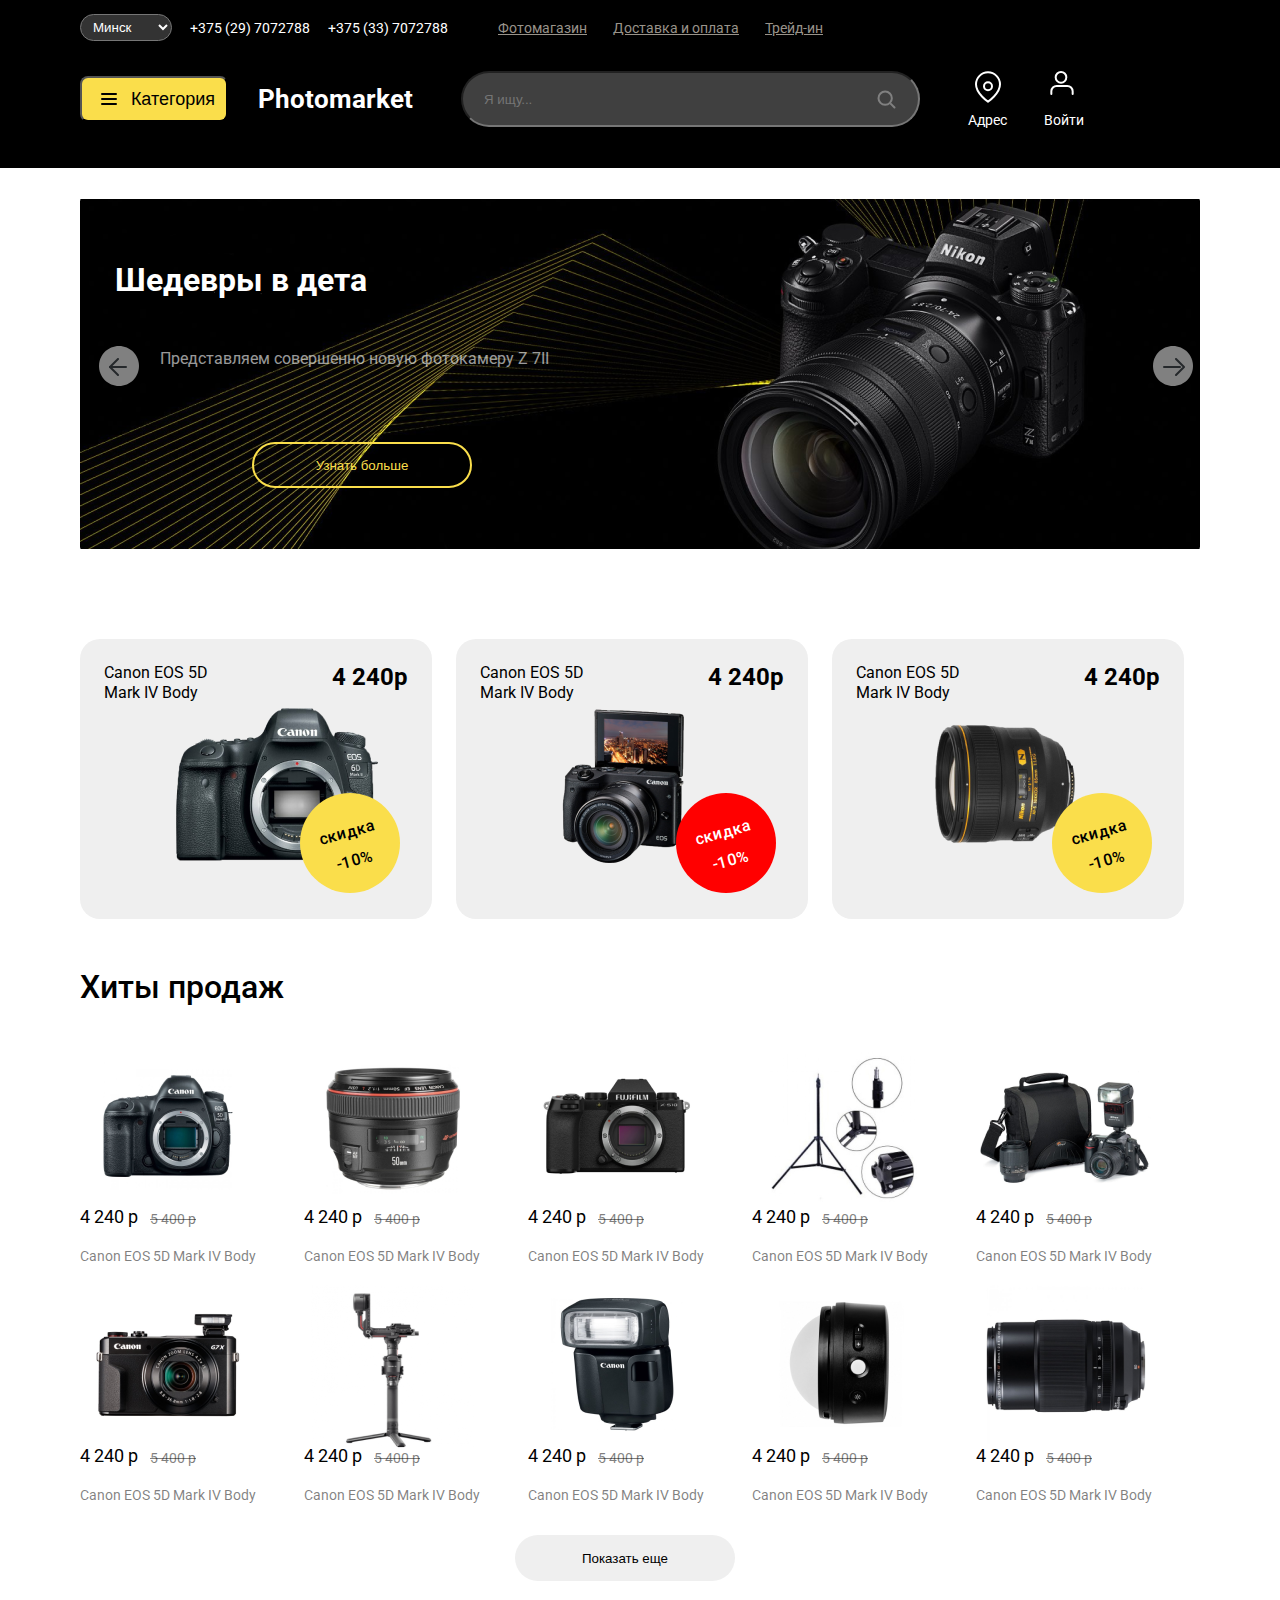
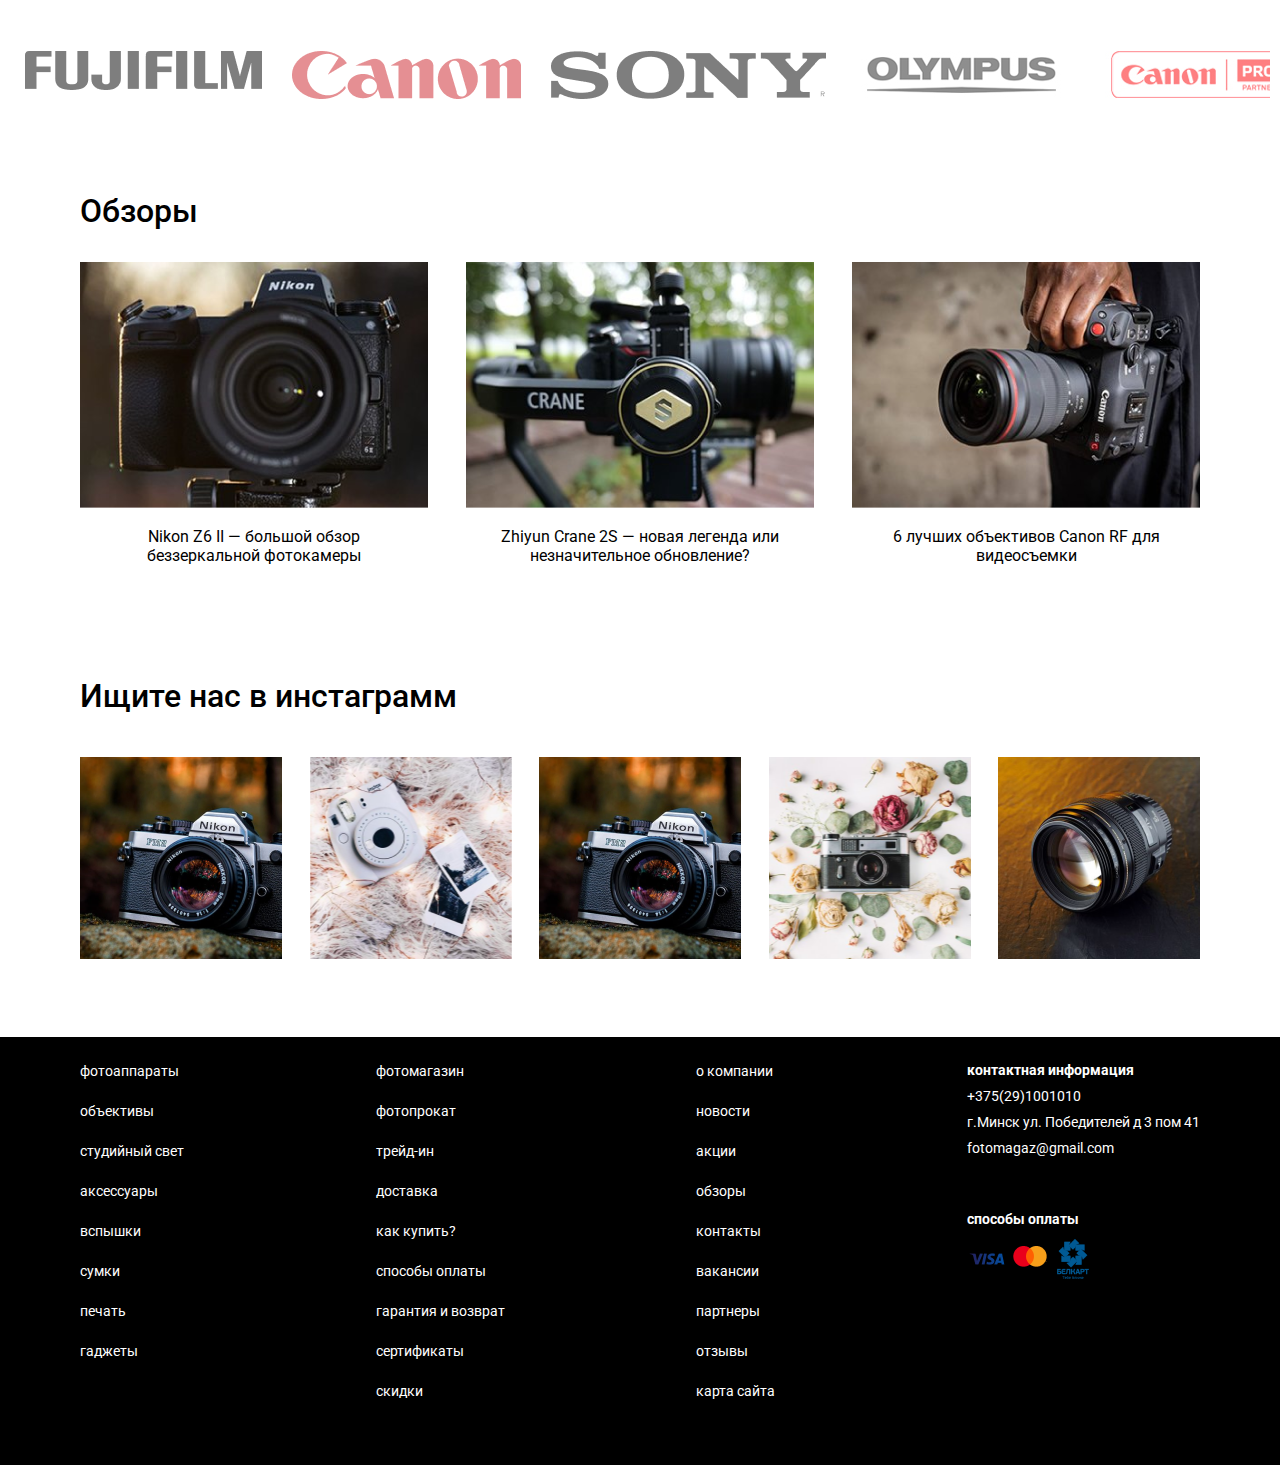
==== indexMaketFlex.html @ 372c256f "add online-store2" ====
<!DOCTYPE html>
<html lang="en">
<head>
    <meta charset="UTF-8">
    <meta http-equiv="X-UA-Compatible" content="IE=edge">
    <meta name="viewport" content="width=device-width, initial-scale=1.0, maximum-scale=1.0, user-scalable=no">
    <link rel="preconnect" href="https://fonts.googleapis.com">
    <link href="https://fonts.googleapis.com/css2?family=Roboto:wght@400;500;700&display=swap" rel="stylesheet">
    <link rel="stylesheet" href="css/pprpro.css"> 
    <link rel="stylesheet" href="css/adapt.css"> 
    <script src="https://ajax.googleapis.com/ajax/libs/jquery/1.12.4/jquery.min.js"></script>
    <style type="text/css">
        #photomarket .new { opacity: 0; }
        #photomarket .div_opacity {
            -webkit-transition: opacity .2s ease-in-out;
            -moz-transition: opacity .2s ease-in-out;
            -ms-transition: opacity .2s ease-in-out;
            -o-transition: opacity .2s ease-in-out;
            transition: opacity .2s ease-in-out;
            opacity: 1;
        }
    </style>
    <title>Main</title>
</head>
<body>

<header>
    <div class="container">
        <div class="header-top">
            <div class="header-left">
                <form method="get" action="town.php">
                    <select name="townname">
                        <option value="2">Брест</option>
                        <option value="3">Витебск</option>
                        <option value="4" selected>Минск</option>
                        <option value="5" >Могилев</option>
                        <option value="6" >Гродно</option>
                        <option value="7" >Гомель</option>
                    </select>
                </form>
                <a href="tel:+375297072788">+375 (29) 7072788</a>
                <a href="tel:+375337072788">+375 (33) 7072788</a>
            </div>
    
            <ul>
                <li><a href="#">Фотомагазин</a></li>
                <li><a href="#">Доставка и оплата</a></li>
                <li><a href="#">Трейд-ин</a></li>
            </ul>
        </div>
        <div class="header-bottom">
            <div class="header-bottom-left">
                <button id="myBtn-ModalCategory">
                    <div>
                        <svg width="16" height="2" viewBox="0 0 16 2" fill="none" xmlns="http://www.w3.org/2000/svg">
                            <line x1="1" y1="1" x2="15" y2="1" stroke="black" stroke-width="2" stroke-linecap="round"/>
                        </svg>
                        <svg width="16" height="2" viewBox="0 0 16 2" fill="none" xmlns="http://www.w3.org/2000/svg">
                            <line x1="1" y1="1" x2="15" y2="1" stroke="black" stroke-width="2" stroke-linecap="round"/>
                        </svg>
                        <svg width="16" height="2" viewBox="0 0 16 2" fill="none" xmlns="http://www.w3.org/2000/svg">
                            <line x1="1" y1="1" x2="15" y2="1" stroke="black" stroke-width="2" stroke-linecap="round"/>
                        </svg>
                    </div>
                    <p>Категория</p>
                </button>
                <h3 ><a href="https://yulianashilko.github.io/fd1-155-21/study/maketSelfFlex/indexMaketFlex.html"> Photomarket</a></h3>
                <div>
                    <label for="name">
                        <div class="loopa">
                            <svg width="16" height="16" viewBox="0 0 16 16" fill="none" xmlns="http://www.w3.org/2000/svg">
                                <path d="M8.16667 14.8333C11.8486 14.8333 14.8333 11.8486 14.8333 8.16667C14.8333 4.48477 11.8486 1.5 8.16667 1.5C4.48477 1.5 1.5 4.48477 1.5 8.16667C1.5 11.8486 4.48477 14.8333 8.16667 14.8333Z" stroke="grey" stroke-width="2" stroke-linecap="round" stroke-linejoin="round"/>
                            </svg>
                            <svg width="7" height="7" viewBox="0 0 7 7" fill="none" xmlns="http://www.w3.org/2000/svg">
                                <path d="M5.5 5.5L1.875 1.875" stroke="grey" stroke-width="2" stroke-linecap="round" stroke-linejoin="round"/>
                            </svg>
                        </div>
                    </label>
                    <input id="name" type="text" placeholder="Я ищу...">
                </div>
            </div>
            <div class="header-bottom-right">
                <a href="https://yulianashilko.github.io/fd1-155-21/study/maketSelfFlex/indexSelfFlexAdress.html"> <figure class="logo" id="adress">
                    <div>
                        <svg width="26" height="32" viewBox="0 0 26 32" fill="none" xmlns="http://www.w3.org/2000/svg">
                            <path d="M25 13.333C25 22.6663 13 30.6663 13 30.6663C13 30.6663 1 22.6663 1 13.333C1 10.1504 2.26428 7.09816 4.51472 4.84773C6.76516 2.59729 9.8174 1.33301 13 1.33301C16.1826 1.33301 19.2348 2.59729 21.4853 4.84773C23.7357 7.09816 25 10.1504 25 13.333Z" stroke="white" stroke-width="2" stroke-linecap="round" stroke-linejoin="round"/>
                        </svg>
                        <svg width="10" height="11" viewBox="0 0 10 11" fill="none" xmlns="http://www.w3.org/2000/svg">
                            <path d="M5 9.33301C7.20914 9.33301 9 7.54215 9 5.33301C9 3.12387 7.20914 1.33301 5 1.33301C2.79086 1.33301 1 3.12387 1 5.33301C1 7.54215 2.79086 9.33301 5 9.33301Z" stroke="white" stroke-width="2" stroke-linecap="round" stroke-linejoin="round"/>
                        </svg>
                    </div>    
                    <figcaption>Адрес</figcaption>
                </figure></a> 
                <figure class="logo" id="enter">
                    <div>
                        <svg width="14" height="13" viewBox="0 0 14 13" fill="none" xmlns="http://www.w3.org/2000/svg">
                            <path d="M7.00008 11.6667C9.9456 11.6667 12.3334 9.27885 12.3334 6.33333C12.3334 3.38781 9.9456 1 7.00008 1C4.05456 1 1.66675 3.38781 1.66675 6.33333C1.66675 9.27885 4.05456 11.6667 7.00008 11.6667Z" stroke="white" stroke-width="2" stroke-linecap="round" stroke-linejoin="round"/>
                        </svg>
                        <svg width="24" height="10" viewBox="0 0 24 10" fill="none" xmlns="http://www.w3.org/2000/svg">
                            <path d="M22.6666 9V6.33333C22.6666 4.91885 22.1047 3.56229 21.1045 2.5621C20.1043 1.5619 18.7477 1 17.3333 1H6.66658C5.2521 1 3.89554 1.5619 2.89535 2.5621C1.89515 3.56229 1.33325 4.91885 1.33325 6.33333V9" stroke="white" stroke-width="2" stroke-linecap="round" stroke-linejoin="round"/>
                        </svg>
                    </div>    
                    <figcaption>Войти</figcaption>
                </figure>
                <a href="https://yulianashilko.github.io/fd1-155-21/study/maketSelfFlex/indexMaketSelfBasket.html"><figure class="logo" id="basket">
                    <div>
                        <svg width="32" height="23" viewBox="0 0 32 23" fill="none" xmlns="http://www.w3.org/2000/svg">
                            <path d="M1.33325 1.33301H6.66658L10.2399 19.1863C10.3618 19.8002 10.6958 20.3516 11.1833 20.7441C11.6708 21.1365 12.2808 21.345 12.9066 21.333H25.8666C26.4923 21.345 27.1023 21.1365 27.5899 20.7441C28.0774 20.3516 28.4113 19.8002 28.5332 19.1863L30.6666 7.99967H7.99992" stroke="white" stroke-width="2" stroke-linecap="round" stroke-linejoin="round"/>
                        </svg>
                        <svg width="6" height="6" viewBox="0 0 6 6" fill="none" xmlns="http://www.w3.org/2000/svg">
                            <path d="M3.00008 4.33366C3.73646 4.33366 4.33341 3.73671 4.33341 3.00033C4.33341 2.26395 3.73646 1.66699 3.00008 1.66699C2.2637 1.66699 1.66675 2.26395 1.66675 3.00033C1.66675 3.73671 2.2637 4.33366 3.00008 4.33366Z" stroke="white" stroke-width="2" stroke-linecap="round" stroke-linejoin="round"/>
                        </svg>
                        <svg width="6" height="6" viewBox="0 0 6 6" fill="none" xmlns="http://www.w3.org/2000/svg">
                            <path d="M3.00008 4.33366C3.73646 4.33366 4.33341 3.73671 4.33341 3.00033C4.33341 2.26395 3.73646 1.66699 3.00008 1.66699C2.2637 1.66699 1.66675 2.26395 1.66675 3.00033C1.66675 3.73671 2.2637 4.33366 3.00008 4.33366Z" stroke="white" stroke-width="2" stroke-linecap="round" stroke-linejoin="round"/>
                        </svg>

                    </div>    
                    <figcaption>Корзина</figcaption>
                 </figure></a>

            </div>
        </div>    
    </div>
</header>
<section class="bottomMenu">
    <div class="container">
        <div class="totalFixedMenu">
            <a href="https://yulianashilko.github.io/fd1-155-21/study/maketSelfFlex/indexMaketFlex.html"><div class="home">
                <svg width="29" height="32" viewBox="0 0 29 32" fill="none" xmlns="http://www.w3.org/2000/svg">
                    <path d="M1 11.5L14.5 1L28 11.5V28C28 28.7957 27.6839 29.5587 27.1213 30.1213C26.5587 30.6839 25.7956 31 25 31H4C3.20435 31 2.44129 30.6839 1.87868 30.1213C1.31607 29.5587 1 28.7957 1 28V11.5Z" stroke="grey" stroke-width="2" stroke-linecap="round" stroke-linejoin="round"/>
                </svg>
                <svg width="11" height="17" viewBox="0 0 11 17" fill="none" xmlns="http://www.w3.org/2000/svg">
                    <path d="M1 16V1H10V16" stroke="grey" stroke-width="2" stroke-linecap="round" stroke-linejoin="round"/>
                </svg>
            </div></a>
            <div class="categoryy" id="myBtn-ModalCategory2">
                <svg width="16" height="2" viewBox="0 0 16 2" fill="none" xmlns="http://www.w3.org/2000/svg">
                    <line x1="1" y1="1" x2="15" y2="1" stroke="grey" stroke-width="2" stroke-linecap="round"/>
                </svg>
                <svg width="16" height="2" viewBox="0 0 16 2" fill="none" xmlns="http://www.w3.org/2000/svg">
                    <line x1="1" y1="1" x2="15" y2="1" stroke="grey" stroke-width="2" stroke-linecap="round"/>
                </svg>
                <svg width="16" height="2" viewBox="0 0 16 2" fill="none" xmlns="http://www.w3.org/2000/svg">
                    <line x1="1" y1="1" x2="15" y2="1" stroke="grey" stroke-width="2" stroke-linecap="round"/>
                </svg>
            </div>
            <a href="https://yulianashilko.github.io/fd1-155-21/study/maketSelfFlex/indexMaketSelfBasket.html"><figure class="basket">
                <div>
                    <svg width="32" height="23" viewBox="0 0 32 23" fill="none" xmlns="http://www.w3.org/2000/svg">
                        <path d="M1.33325 1.33301H6.66658L10.2399 19.1863C10.3618 19.8002 10.6958 20.3516 11.1833 20.7441C11.6708 21.1365 12.2808 21.345 12.9066 21.333H25.8666C26.4923 21.345 27.1023 21.1365 27.5899 20.7441C28.0774 20.3516 28.4113 19.8002 28.5332 19.1863L30.6666 7.99967H7.99992" stroke="grey" stroke-width="2" stroke-linecap="round" stroke-linejoin="round"/>
                    </svg>
                    <svg width="6" height="6" viewBox="0 0 6 6" fill="none" xmlns="http://www.w3.org/2000/svg">
                        <path d="M3.00008 4.33366C3.73646 4.33366 4.33341 3.73671 4.33341 3.00033C4.33341 2.26395 3.73646 1.66699 3.00008 1.66699C2.2637 1.66699 1.66675 2.26395 1.66675 3.00033C1.66675 3.73671 2.2637 4.33366 3.00008 4.33366Z" stroke="grey" stroke-width="2" stroke-linecap="black" stroke-linejoin="round"/>
                    </svg>
                    <svg width="6" height="6" viewBox="0 0 6 6" fill="none" xmlns="http://www.w3.org/2000/svg">
                        <path d="M3.00008 4.33366C3.73646 4.33366 4.33341 3.73671 4.33341 3.00033C4.33341 2.26395 3.73646 1.66699 3.00008 1.66699C2.2637 1.66699 1.66675 2.26395 1.66675 3.00033C1.66675 3.73671 2.2637 4.33366 3.00008 4.33366Z" stroke="grey" stroke-width="2" stroke-linecap="black" stroke-linejoin="round"/>
                    </svg>

                </div>
            </figure></a>
            <figure class="logo" id="enter1">
                <div>
                    <svg width="14" height="13" viewBox="0 0 14 13" fill="none" xmlns="http://www.w3.org/2000/svg">
                        <path d="M7.00008 11.6667C9.9456 11.6667 12.3334 9.27885 12.3334 6.33333C12.3334 3.38781 9.9456 1 7.00008 1C4.05456 1 1.66675 3.38781 1.66675 6.33333C1.66675 9.27885 4.05456 11.6667 7.00008 11.6667Z" stroke="grey" stroke-width="2" stroke-linecap="round" stroke-linejoin="round"/>
                    </svg>
                    <svg width="24" height="10" viewBox="0 0 24 10" fill="none" xmlns="http://www.w3.org/2000/svg">
                        <path d="M22.6666 9V6.33333C22.6666 4.91885 22.1047 3.56229 21.1045 2.5621C20.1043 1.5619 18.7477 1 17.3333 1H6.66658C5.2521 1 3.89554 1.5619 2.89535 2.5621C1.89515 3.56229 1.33325 4.91885 1.33325 6.33333V9" stroke="grey" stroke-width="2" stroke-linecap="round" stroke-linejoin="round"/>
                    </svg>
                </div>   
            </figure>
        </div>    
    </div>
</section>
<div  class="modal-enter">
        <div class="login-forma" id="myModalEnter">
            <div>
                <form action="http://fe.it-academy.by/TestForm.php" method="get">
                    <label>Username
                        <input type="text" name="login" required>
                    </label>
                    <label>Password
                        <input type="password" name="password" required><br>
                    </label>
                    <input type="submit" value="Enter">
                    <input type="checkbox"><p class="inline-p">REMEMBER ME</p><br>
                    <a href="" class="form-a"><p class="acc">Create Account?</p></a>
                    
                </form>
            </div> 
        </div>   
</div>
<div id="myModalCategory" class="modal-category"> 
    <ul class="leftMenuCategory">
        <li id="myBtn-leftMenuCategory"><img src="img/modal-category1.svg"><a>Фотоаппараты</a></li>
        <div id="myleftMenuCategoryMore" class="leftMenuCategoryMore">
            <div class="leftMenuCategoryMoreUl">
                <ul>Зеркальные фотоаппараты
                    <li><a href="https://yulianashilko.github.io/fd1-155-21/study/maketSelfFlex/indexMaketSelfFlexSearcher.html">44х33 мм</a></li> 
                    <li><a href="https://yulianashilko.github.io/fd1-155-21/study/maketSelfFlex/indexMaketSelfFlexSearcher.html">30х45 мм</a></li> 
                    <li><a href="https://yulianashilko.github.io/fd1-155-21/study/maketSelfFlex/indexMaketSelfFlexSearcher.html">35 мм (Full frame)</a></li>
                    <li><a href="https://yulianashilko.github.io/fd1-155-21/study/maketSelfFlex/indexMaketSelfFlexSearcher.html">APS-C</a></li>  
                    <li><a href="https://yulianashilko.github.io/fd1-155-21/study/maketSelfFlex/indexMaketSelfFlexSearcher.html">Все категории</a></li> 
                </ul>
                <ul>Беззеркальные камеры
                    <li><a href="https://yulianashilko.github.io/fd1-155-21/study/maketSelfFlex/indexMaketSelfFlexSearcher.html">23.6х15.7 мм</a></li> 
                    <li><a href="https://yulianashilko.github.io/fd1-155-21/study/maketSelfFlex/indexMaketSelfFlexSearcher.html">24х36 мм</a></li> 
                    <li><a href="https://yulianashilko.github.io/fd1-155-21/study/maketSelfFlex/indexMaketSelfFlexSearcher.html">35 мм (Full frame)</a></li>
                    <li><a href="https://yulianashilko.github.io/fd1-155-21/study/maketSelfFlex/indexMaketSelfFlexSearcher.html">APS-C</a></li>  
                    <li><a href="https://yulianashilko.github.io/fd1-155-21/study/maketSelfFlex/indexMaketSelfFlexSearcher.html">3/4 мм</a></li> 
                    <li><a href="https://yulianashilko.github.io/fd1-155-21/study/maketSelfFlex/indexMaketSelfFlexSearcher.html">APS-C</a></li> 
                    <li><a href="https://yulianashilko.github.io/fd1-155-21/study/maketSelfFlex/indexMaketSelfFlexSearcher.html">Все категории</a></li> 
                </ul>
                <ul>Компактные фотокамеры
                    <li><a href="https://yulianashilko.github.io/fd1-155-21/study/maketSelfFlex/indexMaketSelfFlexSearcher.html">1/1</a></li> 
                    <li><a href="https://yulianashilko.github.io/fd1-155-21/study/maketSelfFlex/indexMaketSelfFlexSearcher.html">1/1.7</a></li> 
                    <li><a href="https://yulianashilko.github.io/fd1-155-21/study/maketSelfFlex/indexMaketSelfFlexSearcher.html">1/2.3</a></li>
                    <li><a href="https://yulianashilko.github.io/fd1-155-21/study/maketSelfFlex/indexMaketSelfFlexSearcher.html">35 мм (Full frame)</a></li>  
                    <li><a href="https://yulianashilko.github.io/fd1-155-21/study/maketSelfFlex/indexMaketSelfFlexSearcher.html">4/3</a></li> 
                    <li><a href="https://yulianashilko.github.io/fd1-155-21/study/maketSelfFlex/indexMaketSelfFlexSearcher.html">APS-C</a></li> 
                    <li><a href="https://yulianashilko.github.io/fd1-155-21/study/maketSelfFlex/indexMaketSelfFlexSearcher.html">MOS</a></li>
                    <li><a href="https://yulianashilko.github.io/fd1-155-21/study/maketSelfFlex/indexMaketSelfFlexSearcher.html">Все категории</a></li>  
                </ul>
            </div>
        </div>
        <li id="myBtn-leftMenuCategory1"><img src="img/modal-category2.svg"><a>Объективы</a></li>
        <li id="myBtn-leftMenuCategory2"><img src="img/modal-category3.svg"><a>Вспышки</a></li>
        <li id="myBtn-leftMenuCategory3"><img src="img/modal-category4.svg"><a>Фотостудия</a></li>
        <li id="myBtn-leftMenuCategory4"><img src="img/modal-category5.svg"><a>Аксессуары</a></li>
        <li id="myBtn-leftMenuCategory5"><img src="img/modal-category6.svg"><a>Все для печати</a></li>
        <li id="myBtn-leftMenuCategory6"><img src="img/modal-category7.svg"><a>Гаджеты</a></li>
    </ul>
</div>

<section class="slider_wrapper">
    <div class="container">
        <div id="prev">
            <svg width="40" height="40" viewBox="0 0 40 40" fill="none" xmlns="http://www.w3.org/2000/svg">
                <path d="M20 40C31.0457 40 40 31.0457 40 20C40 8.9543 31.0457 0 20 0C8.9543 0 0 8.9543 0 20C0 31.0457 8.9543 40 20 40Z" fill="grey"/>
            </svg>
            <svg width="18" height="2" viewBox="0 0 18 2" fill="none" xmlns="http://www.w3.org/2000/svg">
                <path d="M17 1H1" stroke="#25282B" stroke-width="2" stroke-linecap="round" stroke-linejoin="round"/>
            </svg>
            <svg width="10" height="18" viewBox="0 0 10 18" fill="none" xmlns="http://www.w3.org/2000/svg">
                <path d="M9 1L1 9L9 17" stroke="#25282B" stroke-width="2" stroke-linecap="round" stroke-linejoin="round"/>
            </svg>
        </div>
        
        <div class="myslide">
            <div class="slider_itempack_1" style="background: url('img/sliderA.png') no-repeat center;">
                <h2 id="photomarket" style="display: none";>Шедевры в деталях вместе с Nikon Z7II</h2>
                <p>Представляем совершенно новую фотокамеру Z 7II</p>
                <button>Узнать больше</button>
            </div> 
        </div>
        <div class="myslide">
            <div class="slider_itempack_3" style="background: url('img/sliderB3.jpg') no-repeat center;">
            </div>
        </div>
        <div class="myslide">
            <div class="slider_itempack_2" style="background: url('img/sliderB1.jpg') no-repeat center;">
                <h2>Мы заботимся о Ваших моментах</h2>
            </div>
        </div>
         
        <div id="next">
            <svg width="40" height="40" viewBox="0 0 40 40" fill="none" xmlns="http://www.w3.org/2000/svg">
                <path d="M20 40C31.0457 40 40 31.0457 40 20C40 8.9543 31.0457 0 20 0C8.9543 0 0 8.9543 0 20C0 31.0457 8.9543 40 20 40Z" fill="grey"/>
            </svg>
            <svg width="18" height="2" viewBox="0 0 18 2" fill="none" xmlns="http://www.w3.org/2000/svg">
                <path d="M17 1H1" stroke="#25282B" stroke-width="2" stroke-linecap="round" stroke-linejoin="round"/>
            </svg>
            <svg width="10" height="18" viewBox="0 0 10 18" fill="none" xmlns="http://www.w3.org/2000/svg">
                <path d="M1 1L9 9L1 17" stroke="#25282B" stroke-width="2" stroke-linecap="round" stroke-linejoin="round"/>
            </svg>
        </div>
    </div>    
</section>

<section class="sale">
    <div class="container">
        <div class="goodsSale">
            <p>Canon EOS 5D <br> Mark IV Body</p>
            <img src="img/goodsSale1.png" alt="goodsSale1">
            <span>4 240р</span>
            <svg width="100" height="100" viewBox="0 0 100 100" fill="none" xmlns="http://www.w3.org/2000/svg">
                <circle cx="50" cy="50" r="50" fill="#FADE4B"/>  
            </svg>
            <p class="percent">скидка <br>-10%</p>
        </div>
        <div class="goodsSale">
            <p>Canon EOS 5D <br> Mark IV Body</p>
            <img src="img/goodsSale2.png" alt="goodsSale2">
            <span>4 240р</span>
            <svg width="100" height="100" viewBox="0 0 100 100" fill="none" xmlns="http://www.w3.org/2000/svg">
                <circle cx="50" cy="50" r="50" fill="red"/>  
            </svg>
            <p class="percent" style="color: white;">скидка <br>-10%</p>
        </div>
        <div class="goodsSale">
            <p>Canon EOS 5D <br> Mark IV Body</p>
            <img src="img/goodsSale3.png" alt="goodsSale3">
            <span>4 240р</span>
            <svg width="100" height="100" viewBox="0 0 100 100" fill="none" xmlns="http://www.w3.org/2000/svg">
                <circle cx="50" cy="50" r="50" fill="#FADE4B"/>  
            </svg>
            <p class="percent">скидка <br>-10%</p>
        </div>            
    </div>
</section>

<section class="hits">
    <div class="container">
        <h2>Хиты продаж</h2>
        <div class="present">
            <ul>
                <a href="https://yulianashilko.github.io/fd1-155-21/study/maketSelfFlex/indexMaketSelfGood.html"> <li style="background: url('img/hit1.png') no-repeat center;">
                    <p>4 240 р</p>
                    <p>5 400 р</p>
                    <span>Canon EOS 5D Mark IV Body</span>
                </li></a>
                <a href="https://yulianashilko.github.io/fd1-155-21/study/maketSelfFlex/indexMaketSelfGood.html"><li style="background: url('img/hit2.png') no-repeat center;">
                    <p>4 240 р</p>
                    <p>5 400 р</p>
                    <span>Canon EOS 5D Mark IV Body</span>
                </li></a>
                <a href="https://yulianashilko.github.io/fd1-155-21/study/maketSelfFlex/indexMaketSelfGood.html"><li style="background: url('img/hit3.png') no-repeat center;">
                    <p>4 240 р</p>
                    <p>5 400 р</p>
                    <span>Canon EOS 5D Mark IV Body</span>
                </li></a>
                <a href="https://yulianashilko.github.io/fd1-155-21/study/maketSelfFlex/indexMaketSelfGood.html"><li style="background: url('img/hit4.png') no-repeat center;">
                    <p>4 240 р</p>
                    <p>5 400 р</p>
                    <span>Canon EOS 5D Mark IV Body</span>
                </li></a>
                <a href="https://yulianashilko.github.io/fd1-155-21/study/maketSelfFlex/indexMaketSelfGood.html"><li style="background: url('img/hit5.png') no-repeat center;">
                    <p>4 240 р</p>
                    <p>5 400 р</p>
                    <span>Canon EOS 5D Mark IV Body</span>
                </li></a>
                <a href="https://yulianashilko.github.io/fd1-155-21/study/maketSelfFlex/indexMaketSelfGood.html"><li style="background: url('img/hit6.png') no-repeat center;">
                    <p>4 240 р</p>
                    <p>5 400 р</p>
                    <span>Canon EOS 5D Mark IV Body</span>
                </li></a>
                <a href="https://yulianashilko.github.io/fd1-155-21/study/maketSelfFlex/indexMaketSelfGood.html"><li style="background: url('img/hit7.png') no-repeat center;">
                    <p>4 240 р</p>
                    <p>5 400 р</p>
                    <span>Canon EOS 5D Mark IV Body</span>
                </li></a>
                <a href="https://yulianashilko.github.io/fd1-155-21/study/maketSelfFlex/indexMaketSelfGood.html"><li style="background: url('img/hit8.png') no-repeat center;">
                    <p>4 240 р</p>
                    <p>5 400 р</p>
                    <span>Canon EOS 5D Mark IV Body</span>
                </li></a>
                <a href="https://yulianashilko.github.io/fd1-155-21/study/maketSelfFlex/indexMaketSelfGood.html"><li style="background: url('img/hit9.png') no-repeat center;">
                    <p>4 240 р</p>
                    <p>5 400 р</p>
                    <span>Canon EOS 5D Mark IV Body</span>
                </li></a>
                <a href="https://yulianashilko.github.io/fd1-155-21/study/maketSelfFlex/indexMaketSelfGood.html"><li style="background: url('img/hit10.png') no-repeat center;">
                    <p>4 240 р</p>
                    <p>5 400 р</p>
                    <span>Canon EOS 5D Mark IV Body</span>
                </li></a>
            </ul>
        </div>
        <div id="present1" style="display: none;">
            <ul>
                <a href="https://yulianashilko.github.io/fd1-155-21/study/maketSelfFlex/indexMaketSelfGood.html"><li style="background: url('img/hit1.png') no-repeat center;">
                    <p>4 240 р</p>
                    <p>5 400 р</p>
                    <span>Canon EOS 5D Mark IV Body</span>
                </li></a>
                <a href="https://yulianashilko.github.io/fd1-155-21/study/maketSelfFlex/indexMaketSelfGood.html"><li style="background: url('img/hit2.png') no-repeat center;">
                    <p>4 240 р</p>
                    <p>5 400 р</p>
                    <span>Canon EOS 5D Mark IV Body</span>
                </li></a>
                <a href="https://yulianashilko.github.io/fd1-155-21/study/maketSelfFlex/indexMaketSelfGood.html"><li style="background: url('img/hit3.png') no-repeat center;">
                    <p>4 240 р</p>
                    <p>5 400 р</p>
                    <span>Canon EOS 5D Mark IV Body</span>
                </li></a>
                <a href="https://yulianashilko.github.io/fd1-155-21/study/maketSelfFlex/indexMaketSelfGood.html"><li style="background: url('img/hit4.png') no-repeat center;">
                    <p>4 240 р</p>
                    <p>5 400 р</p>
                    <span>Canon EOS 5D Mark IV Body</span>
                </li></a>
                <a href="https://yulianashilko.github.io/fd1-155-21/study/maketSelfFlex/indexMaketSelfGood.html"><li style="background: url('img/hit5.png') no-repeat center;">
                    <p>4 240 р</p>
                    <p>5 400 р</p>
                    <span>Canon EOS 5D Mark IV Body</span>
                </li></a>
                <a href="https://yulianashilko.github.io/fd1-155-21/study/maketSelfFlex/indexMaketSelfGood.html"><li style="background: url('img/hit6.png') no-repeat center;">
                    <p>4 240 р</p>
                    <p>5 400 р</p>
                    <span>Canon EOS 5D Mark IV Body</span>
                </li></a>
                <a href="https://yulianashilko.github.io/fd1-155-21/study/maketSelfFlex/indexMaketSelfGood.html"><li style="background: url('img/hit7.png') no-repeat center;">
                    <p>4 240 р</p>
                    <p>5 400 р</p>
                    <span>Canon EOS 5D Mark IV Body</span>
                </li></a>
                <a href="https://yulianashilko.github.io/fd1-155-21/study/maketSelfFlex/indexMaketSelfGood.html"><li style="background: url('img/hit8.png') no-repeat center;">
                    <p>4 240 р</p>
                    <p>5 400 р</p>
                    <span>Canon EOS 5D Mark IV Body</span>
                </li></a>
                <a href="https://yulianashilko.github.io/fd1-155-21/study/maketSelfFlex/indexMaketSelfGood.html"><li style="background: url('img/hit9.png') no-repeat center;">
                    <p>4 240 р</p>
                    <p>5 400 р</p>
                    <span>Canon EOS 5D Mark IV Body</span>
                </li></a>
                <a href="https://yulianashilko.github.io/fd1-155-21/study/maketSelfFlex/indexMaketSelfGood.html"><li style="background: url('img/hit10.png') no-repeat center;">
                    <p>4 240 р</p>
                    <p>5 400 р</p>
                    <span>Canon EOS 5D Mark IV Body</span>
                </li></a>
            </ul>
        </div>
        <input type="button" value="Показать еще"  id="showContent">
    </div>
</section>

<section class="skroll">
    <div id="outer_container">
        <div id="thumbScroller">
            <div class="container1">
                <div class="content">
                    <div><a href="#"><img src="img/skroll1.png" title="fujifilm" alt="fujifilm" class="thumb" /></a></div>
                </div>
                <div class="content">
                    <div><a href="#"><img src="img/skroll2.png" title="canon" alt="canon" class="thumb" /></a></div>
                </div>
                <div class="content">
                    <div><a href="#"><img src="img/skroll3.png" title="sony" alt="sony" class="thumb" /></a></div>
                </div>
                <div class="content">
                    <div><a href="#"><img src="img/skroll4.png" title="olympus" alt="olympus" class="thumb" /></a></div>
                </div>
                <div class="content">
                    <div><a href="#"><img src="img/skroll5.png" title="canon_Pro" alt="canon_Pro" class="thumb" /></a></div>
                </div>
                <div class="content">
                    <div><a href="#"><img src="img/skroll6.png" title="nikon_Diler" alt="nikon_Diler" class="thumb" /></a></div>
                </div>
                <div class="content">
                    <div><a href="#"><img src="img/skroll7.png" title="penax" alt="penax" class="thumb" /></a></div>
                </div>
                <div class="content">
                    <div><a href="#"><img src="img/skroll8.png" title="blackMagicDesign" alt="blackMagicDesign" class="thumb" /></a></div>
                </div>
                <div class="content">
                    <div><a href="#"><img src="img/skroll9.png" title="panasonic" alt="panasonic" class="thumb" /></a></div>
                </div>
                <div class="content">
                    <div><a href="#"><img src="img/skroll10.png" title="proSony" alt="proSony" class="thumb" /></a></div>
                </div>
                <div class="content">
                    <div><a href="#"><img src="img/skroll11.png" title="eica" alt="eica" class="thumb" /></a></div>
                </div>
            </div>
        </div>
    </div>
</section>

<section class="view">
    <div class="container">
        <h2>Обзоры</h2>
        <div>
            <figure>
                <img src="img/view1.png">
                <figcaption>Nikon Z6 II — большой обзор беззеркальной фотокамеры</figcaption>
            </figure>
            <figure>
                <img src="img/view2.png">
                <figcaption>Zhiyun Crane 2S — новая легенда или незначительное обновление?</figcaption>
            </figure>
            <figure>
                <img src="img/view3.png">
                <figcaption>6 лучших объективов Canon RF для видеосъемки</figcaption>
            </figure>
        </div>   
    </div>
</section>

<section class="searchInstagram">
    <div class="container">
        <h2>Ищите нас в инстаграмм</h2>
        <ul>
            <li style="background: url('img/inst1.png') no-repeat center "><p><a href="https://www.instagram.com/photo_market11/">@photo_market.by</a></p></li>
            <li style="background: url('img/inst2.png') no-repeat center "><p><a href="https://www.instagram.com/photo_market11/">@photo_market.by</a></p></li>
            <li style="background: url('img/inst1.png') no-repeat center "><p><a href="https://www.instagram.com/photo_market11/">@photo_market.by</a></p></li>
            <li style="background: url('img/inst4.png') no-repeat center "><p><a href="https://www.instagram.com/photo_market11/">@photo_market.by</a></p></li>
            <li style="background: url('img/inst5.png') no-repeat center "><p><a href="https://www.instagram.com/photo_market11/">@photo_market.by</a></p></li>
        </ul>
    </div>
</section>

<footer>
    <div class="container">
        <div class="colomns">
            <ul>
                <li>фотоаппараты</li> 
                <li>объективы</li> 
                <li>студийный свет</li> 
                <li>аксессуары</li> 
                <li>вспышки</li> 
                <li>сумки</li> 
                <li>печать</li> 
                <li>гаджеты</li> 
            </ul>
            <ul>
                <li>фотомагазин</li> 
                <li>фотопрокат</li> 
                <li>трейд-ин</li> 
                <li>доставка</li> 
                <li>как купить?</li> 
                <li>способы оплаты</li> 
                <li>гарантия и возврат</li> 
                <li>сертификаты</li> 
                <li>скидки</li> 
            </ul>
            <ul>
                <li>о компании</li> 
                <li>новости</li> 
                <li>акции</li> 
                <li>обзоры</li> 
                <li>контакты</li> 
                <li>вакансии</li> 
                <li>партнеры</li> 
                <li>отзывы</li> 
                <li>карта сайта</li> 

            </ul>
            <ul>
                <li><strong>контактная информация</strong></li>
                <li> +375(29)1001010</li>
                <li> г.Минск ул. Победителей д 3 пом 41</li>
                <li> fotomagaz@gmail.com</li>
                <li><strong>способы оплаты</strong></li>
                <li>
                    <img src="img/wayPayment1.png">
                    <img src="img/wayPayment2.png">
                    <img src="img/wayPayment3.png">
                </li>
            
            </ul>
        </div>
    </div>
</footer>

<script type="text/javascript" src="http://ajax.googleapis.com/ajax/libs/jquery/1.7.1/jquery.min.js"></script>
<script  type="text/javascript" src="main.js" async></script>
<script  type="text/javascript" src="showMore.js"></script>
<script type="text/javascript" src="slider.js"></script>
<script type="text/javascript" src="appearance.js"></script>
<script type="text/javascript" src="animationText.js"></script>

</body>
</html>
---- css/pprpro.css ----
@charset "UTF-8";
* {
  margin: 0;
  padding: 0;
  -webkit-box-sizing: border-box;
          box-sizing: border-box; }

a {
  color: inherit;
  text-decoration: none; }

li {
  list-style-type: none; }

h3 {
  font-size: 26px; }

h2 {
  font-size: 32px; }

@-webkit-keyframes round1 {
  from {
    -webkit-transform: rotate(0);
            transform: rotate(0); }
  to {
    -webkit-transform: rotate(360deg);
            transform: rotate(360deg); } }

@keyframes round1 {
  from {
    -webkit-transform: rotate(0);
            transform: rotate(0); }
  to {
    -webkit-transform: rotate(360deg);
            transform: rotate(360deg); } }
body {
  font-size: 16px;
  font-family: "Roboto", sans-serif;
  color: #000000; }

.container {
  width: 1120px;
  margin: 0 auto; }

header {
  height: 168px;
  background-color: #000000;
  color: #FFFFFF;
  font-size: 14px;
  margin-bottom: 31px; }
  header .header-top {
    display: -webkit-box;
    display: -ms-flexbox;
    display: flex;
    padding-top: 14px; }
    header .header-top .header-left {
      display: -webkit-box;
      display: -ms-flexbox;
      display: flex;
      -webkit-box-align: center;
          -ms-flex-align: center;
              align-items: center;
      padding-right: 50px; }
      header .header-top .header-left select {
        background: rgba(255, 255, 255, 0.2);
        border-radius: 31px;
        padding: 4px 8px;
        color: #FFFFFF; }
        header .header-top .header-left select option {
          color: #000000; }
        header .header-top .header-left select:hover {
          cursor: pointer; }
      header .header-top .header-left a {
        margin-left: 18px; }
    header .header-top ul {
      display: -webkit-box;
      display: -ms-flexbox;
      display: flex;
      -webkit-box-align: center;
          -ms-flex-align: center;
              align-items: center; }
      header .header-top ul li {
        margin-right: 26px;
        -webkit-text-decoration-line: underline;
                text-decoration-line: underline;
        color: #99938A; }
  header .header-bottom {
    display: -webkit-box;
    display: -ms-flexbox;
    display: flex;
    padding-top: 30px; }
    header .header-bottom .header-bottom-left {
      display: -webkit-box;
      display: -ms-flexbox;
      display: flex;
      -webkit-box-align: center;
          -ms-flex-align: center;
              align-items: center; }
      header .header-bottom .header-bottom-left button {
        display: -webkit-box;
        display: -ms-flexbox;
        display: flex;
        -ms-flex-pack: distribute;
            justify-content: space-around;
        position: relative;
        font-size: 18px;
        width: 148px;
        height: 46px;
        background: #FADE4B;
        border-radius: 8px; }
        header .header-bottom .header-bottom-left button div {
          width: 16px;
          height: 16px;
          position: inherit;
          margin-top: 20px; }
          header .header-bottom .header-bottom-left button div svg {
            position: absolute; }
            header .header-bottom .header-bottom-left button div svg:first-child {
              bottom: 9px; }
            header .header-bottom .header-bottom-left button div svg:nth-child(2) {
              bottom: 19px; }
        header .header-bottom .header-bottom-left button:hover {
          cursor: pointer;
          -webkit-transform: scale(1.05);
                  transform: scale(1.05);
          -webkit-transition: 0.5s;
          transition: 0.5s; }
        header .header-bottom .header-bottom-left button p {
          margin-top: 11px; }
      header .header-bottom .header-bottom-left h3 {
        margin-left: 30px;
        margin-right: 48px; }
      header .header-bottom .header-bottom-left div {
        position: relative; }
        header .header-bottom .header-bottom-left div input {
          border-radius: 60px;
          background-color: #404040;
          width: 459px;
          height: 56px;
          line-height: 19px;
          -webkit-box-align: center;
              -ms-flex-align: center;
                  align-items: center;
          color: #FFFFFF;
          padding-left: 21px; }
        header .header-bottom .header-bottom-left div label {
          position: absolute;
          bottom: 17px;
          right: 23px;
          width: 20px;
          height: 20px; }
          header .header-bottom .header-bottom-left div label .loopa svg:nth-child(2) {
            position: absolute;
            bottom: 0px;
            right: 1px; }
    header .header-bottom .header-bottom-right {
      display: -webkit-box;
      display: -ms-flexbox;
      display: flex; }
      header .header-bottom .header-bottom-right #adress {
        display: none;
        position: relative;
        margin-left: 48px;
        margin-right: 52px; }
        header .header-bottom .header-bottom-right #adress > div {
          position: relative;
          width: 24px;
          height: 30px; }
          header .header-bottom .header-bottom-right #adress > div svg {
            position: absolute; }
            header .header-bottom .header-bottom-right #adress > div svg:first-child {
              right: -9px; }
            header .header-bottom .header-bottom-right #adress > div svg:last-child {
              bottom: 9px;
              right: -1px; }
        header .header-bottom .header-bottom-right #adress figcaption {
          position: absolute;
          bottom: -27px; }
        header .header-bottom .header-bottom-right #adress:hover {
          cursor: pointer; }
          header .header-bottom .header-bottom-right #adress:hover > div > svg > path {
            stroke: #FADE4B; }
          header .header-bottom .header-bottom-right #adress:hover > figcaption {
            color: #FADE4B; }
      header .header-bottom .header-bottom-right #enter {
        position: relative;
        display: none; }
        header .header-bottom .header-bottom-right #enter > div {
          position: relative;
          width: 24px;
          height: 24px; }
          header .header-bottom .header-bottom-right #enter > div svg {
            position: absolute; }
            header .header-bottom .header-bottom-right #enter > div svg:first-child {
              right: 0px; }
            header .header-bottom .header-bottom-right #enter > div svg:last-child {
              bottom: 0;
              right: -6px; }
        header .header-bottom .header-bottom-right #enter figcaption {
          position: absolute;
          bottom: -1px; }
        header .header-bottom .header-bottom-right #enter:hover {
          cursor: pointer; }
          header .header-bottom .header-bottom-right #enter:hover > div > svg > path {
            stroke: #FADE4B; }
          header .header-bottom .header-bottom-right #enter:hover > figcaption {
            color: #FADE4B; }
      header .header-bottom .header-bottom-right #basket {
        display: none;
        position: relative;
        margin-left: 48px; }
        header .header-bottom .header-bottom-right #basket > div {
          position: relative;
          width: 30px;
          height: 24px; }
          header .header-bottom .header-bottom-right #basket > div svg {
            position: absolute; }
            header .header-bottom .header-bottom-right #basket > div svg:first-child {
              right: -11px; }
            header .header-bottom .header-bottom-right #basket > div svg:nth-child(2) {
              bottom: -8px;
              right: 5px; }
            header .header-bottom .header-bottom-right #basket > div svg:last-child {
              bottom: -8px;
              right: -8px; }
        header .header-bottom .header-bottom-right #basket figcaption {
          position: absolute;
          bottom: -33px; }
        header .header-bottom .header-bottom-right #basket:hover {
          cursor: pointer; }
          header .header-bottom .header-bottom-right #basket:hover > div > svg > path {
            stroke: #FADE4B; }
          header .header-bottom .header-bottom-right #basket:hover > figcaption {
            color: #FADE4B; }

.bottomMenu {
  display: none;
  border-top: 1px solid rgba(0, 0, 0, 0.5);
  position: fixed;
  bottom: 0;
  background-color: #FFFFFF;
  height: 79px;
  width: 100%;
  z-index: 2; }
  .bottomMenu .container .totalFixedMenu {
    display: -webkit-box;
    display: -ms-flexbox;
    display: flex;
    -webkit-box-pack: space-evenly;
        -ms-flex-pack: space-evenly;
            justify-content: space-evenly; }
    .bottomMenu .container .totalFixedMenu .home {
      width: 27px;
      height: 30px;
      position: relative;
      bottom: -8px; }
      .bottomMenu .container .totalFixedMenu .home svg {
        position: absolute; }
        .bottomMenu .container .totalFixedMenu .home svg:first-child {
          bottom: -5px; }
        .bottomMenu .container .totalFixedMenu .home svg:nth-child(2) {
          bottom: -2px;
          right: 6px; }
      .bottomMenu .container .totalFixedMenu .home:hover {
        cursor: pointer; }
        .bottomMenu .container .totalFixedMenu .home:hover > svg > path {
          stroke: black; }
    .bottomMenu .container .totalFixedMenu .categoryy {
      width: 16px;
      height: 16px;
      position: relative;
      margin-top: 29px; }
      .bottomMenu .container .totalFixedMenu .categoryy svg {
        position: absolute; }
        .bottomMenu .container .totalFixedMenu .categoryy svg:first-child {
          bottom: 6px; }
        .bottomMenu .container .totalFixedMenu .categoryy svg:nth-child(2) {
          bottom: 22px; }
      .bottomMenu .container .totalFixedMenu .categoryy:hover {
        cursor: pointer; }
        .bottomMenu .container .totalFixedMenu .categoryy:hover > svg > line {
          stroke: black; }
    .bottomMenu .container .totalFixedMenu #enter1 {
      position: relative;
      top: 16px; }
      .bottomMenu .container .totalFixedMenu #enter1 > div {
        position: relative;
        width: 24px;
        height: 24px; }
        .bottomMenu .container .totalFixedMenu #enter1 > div svg {
          position: absolute; }
          .bottomMenu .container .totalFixedMenu #enter1 > div svg:first-child {
            right: 0px; }
          .bottomMenu .container .totalFixedMenu #enter1 > div svg:last-child {
            bottom: 0;
            right: -6px; }
      .bottomMenu .container .totalFixedMenu #enter1:hover {
        cursor: pointer; }
        .bottomMenu .container .totalFixedMenu #enter1:hover > div > svg > path {
          stroke: black; }
    .bottomMenu .container .totalFixedMenu .basket {
      position: relative;
      top: 12px; }
      .bottomMenu .container .totalFixedMenu .basket > div {
        position: relative;
        width: 30px;
        height: 24px; }
        .bottomMenu .container .totalFixedMenu .basket > div svg {
          position: absolute; }
          .bottomMenu .container .totalFixedMenu .basket > div svg:first-child {
            right: -11px; }
          .bottomMenu .container .totalFixedMenu .basket > div svg:nth-child(2) {
            bottom: -8px;
            right: 5px; }
          .bottomMenu .container .totalFixedMenu .basket > div svg:last-child {
            bottom: -8px;
            right: -8px; }
      .bottomMenu .container .totalFixedMenu .basket:hover {
        cursor: pointer; }
        .bottomMenu .container .totalFixedMenu .basket:hover > div > svg > path {
          stroke: black; }

#myModalCategory {
  display: none;
  background-color: black;
  background-color: rgba(0, 0, 0, 0.5);
  z-index: 5;
  width: 100%;
  position: absolute;
  height: 3020px;
  top: 0px; }
  #myModalCategory .leftMenuCategory {
    position: absolute;
    background-color: #FFFFFF;
    margin: auto;
    padding: 0;
    width: 310px;
    z-index: 2;
    height: 100%;
    -webkit-box-shadow: 0 4px 8px 0 rgba(0, 0, 0, 0.2), 0 6px 20px 0 rgba(0, 0, 0, 0.19);
            box-shadow: 0 4px 8px 0 rgba(0, 0, 0, 0.2), 0 6px 20px 0 rgba(0, 0, 0, 0.19);
    -webkit-animation-name: animatetop;
    -webkit-animation-duration: 0.4s;
    animation-name: animatetop;
    animation-duration: 0.4s; }
    #myModalCategory .leftMenuCategory li {
      font-size: 16px;
      line-height: 19px;
      display: -webkit-box;
      display: -ms-flexbox;
      display: flex;
      -webkit-box-align: center;
          -ms-flex-align: center;
              align-items: center;
      color: #000000;
      width: 254px;
      height: 36px;
      margin: 12px 0px;
      margin-left: 23px;
      cursor: pointer;
      background-color: #FFFFFF;
      border-radius: 8px; }
      #myModalCategory .leftMenuCategory li img {
        padding-left: 20px; }
      #myModalCategory .leftMenuCategory li a {
        margin-left: 24px; }
    #myModalCategory .leftMenuCategory .leftMenuCategoryMore {
      display: none;
      z-index: 3;
      width: 100%;
      position: absolute;
      top: 0px;
      right: -310px; }
      #myModalCategory .leftMenuCategory .leftMenuCategoryMore .leftMenuCategoryMoreUl {
        background-color: #FFFFFF;
        margin: auto;
        padding: 0;
        width: 620px;
        z-index: 2;
        height: 100%;
        padding-top: 20px;
        padding-bottom: 20px;
        -webkit-box-shadow: 0 4px 8px 0 rgba(0, 0, 0, 0.2), 0 6px 20px 0 rgba(0, 0, 0, 0.19);
                box-shadow: 0 4px 8px 0 rgba(0, 0, 0, 0.2), 0 6px 20px 0 rgba(0, 0, 0, 0.19);
        -webkit-animation-name: animatetop;
        -webkit-animation-duration: 0.4s;
        animation-name: animatetop;
        animation-duration: 0.4s; }
        #myModalCategory .leftMenuCategory .leftMenuCategoryMore .leftMenuCategoryMoreUl ul {
          margin-left: 18px;
          font-weight: 500;
          font-size: 16px;
          line-height: 19px; }
          #myModalCategory .leftMenuCategory .leftMenuCategoryMore .leftMenuCategoryMoreUl ul li {
            color: rgba(0, 0, 0, 0.5);
            height: 15px;
            margin-left: -18px;
            font-weight: normal;
            line-height: 19px; }
            #myModalCategory .leftMenuCategory .leftMenuCategoryMore .leftMenuCategoryMoreUl ul li:last-child {
              font-weight: 500;
              color: #000000;
              padding-bottom: 37px;
              padding-top: 12px; }
            #myModalCategory .leftMenuCategory .leftMenuCategoryMore .leftMenuCategoryMoreUl ul li:hover {
              color: #000000;
              -webkit-text-decoration-line: underline;
                      text-decoration-line: underline; }

.modal-enter .login-forma {
  display: none;
  text-align: center;
  background-color: black;
  background-color: rgba(0, 0, 0, 0.5);
  z-index: 6;
  width: 100%;
  height: 100%;
  position: fixed;
  margin-top: -180px; }
  .modal-enter .login-forma div {
    width: 350px;
    padding: 30px;
    background: #fff;
    margin-top: 92px;
    margin-left: auto;
    margin-right: auto;
    height: 330px;
    border-radius: 10px; }
    .modal-enter .login-forma div form {
      position: relative; }
      .modal-enter .login-forma div form span {
        position: absolute;
        right: -1px;
        top: -24px;
        cursor: pointer; }
        .modal-enter .login-forma div form span:hover {
          color: #FADE4B; }
      .modal-enter .login-forma div form input {
        width: 240px;
        height: 31px;
        padding-left: 10px;
        margin: 10px;
        border-radius: 8px; }
      .modal-enter .login-forma div form input[type="submit"] {
        background: #FADE4B;
        border: 1px solid black;
        cursor: pointer;
        border-radius: 8px; }
      .modal-enter .login-forma div form input[type="checkbox"] {
        width: 15px;
        height: 15px; }
      .modal-enter .login-forma div form .inline-p {
        display: inline-block;
        position: relative;
        top: -3px;
        font-size: 12px; }
      .modal-enter .login-forma div form .acc {
        text-align: center;
        text-decoration: underline;
        margin-top: 10px; }

@-webkit-keyframes animatetop {
  from {
    top: -300px;
    opacity: 0; }
  to {
    top: 0;
    opacity: 1; } }
@keyframes animatetop {
  from {
    top: -300px;
    opacity: 0; }
  to {
    top: 0;
    opacity: 1; } }
.slider_wrapper {
  height: 440px; }
  .slider_wrapper .container {
    position: relative; }
    .slider_wrapper .container .myslide {
      display: none;
      position: relative;
      text-align: center; }
      .slider_wrapper .container .myslide .slider_itempack_1 {
        height: 350px;
        width: 100%;
        position: relative;
        background: url("img/sliderA.png") no-repeat center; }
        .slider_wrapper .container .myslide .slider_itempack_1 h2 {
          position: absolute;
          font-style: normal;
          font-weight: bold;
          font-size: 32px;
          line-height: 37px;
          color: #FFFFFF;
          bottom: 250px;
          right: 485px; }
        .slider_wrapper .container .myslide .slider_itempack_1 p {
          position: absolute;
          font-style: normal;
          font-weight: normal;
          line-height: 19px;
          bottom: 181px;
          right: 85px;
          color: #FFFFFF;
          opacity: 0.6;
          padding-top: 22px;
          margin-right: 566px; }
        .slider_wrapper .container .myslide .slider_itempack_1 button {
          position: absolute;
          width: 220px;
          height: 46px;
          left: 172px;
          top: 200px;
          border: 2px solid #FADE4B;
          border-radius: 28px;
          background: transparent;
          color: #FADE4B;
          margin-top: 43px;
          margin-right: 752px; }
      .slider_wrapper .container .myslide .slider_itempack_2 {
        height: 350px;
        width: 100%; }
        .slider_wrapper .container .myslide .slider_itempack_2 h2 {
          width: 270px;
          border-radius: 20px;
          border: 5px solid #FADE4B;
          color: #FADE4B;
          font-size: 30px; }
      .slider_wrapper .container .myslide .slider_itempack_3 {
        height: 350px;
        width: 100%; }
        .slider_wrapper .container .myslide .slider_itempack_3 h2 {
          width: 270px;
          border-radius: 20px;
          border: 5px solid #FADE4B;
          color: #FADE4B;
          font-size: 30px; }
    .slider_wrapper .container #prev {
      width: 40px;
      height: 40px;
      z-index: 4;
      position: absolute;
      top: 147px;
      left: 19px; }
      .slider_wrapper .container #prev svg:nth-child(1) {
        position: absolute; }
      .slider_wrapper .container #prev svg:nth-child(2) {
        position: absolute;
        left: 10px;
        bottom: 18px;
        z-index: inherit; }
      .slider_wrapper .container #prev svg:nth-child(3) {
        position: absolute;
        left: 10px;
        bottom: 10px;
        z-index: inherit; }
      .slider_wrapper .container #prev:hover {
        cursor: pointer; }
        .slider_wrapper .container #prev:hover > svg:nth-child(1) > path {
          fill: #FADE4B; }
    .slider_wrapper .container #next {
      width: 40px;
      height: 40px;
      z-index: 4;
      position: absolute;
      top: 147px;
      left: 1073px; }
      .slider_wrapper .container #next svg:nth-child(1) {
        position: absolute; }
      .slider_wrapper .container #next svg:nth-child(2) {
        position: absolute;
        left: 10px;
        bottom: 18px;
        z-index: inherit; }
      .slider_wrapper .container #next svg:nth-child(3) {
        position: absolute;
        left: 22px;
        bottom: 10px;
        z-index: inherit; }
      .slider_wrapper .container #next:hover {
        cursor: pointer; }
        .slider_wrapper .container #next:hover > svg:nth-child(1) > path {
          fill: #FADE4B; }

.sale {
  height: 280px;
  padding-bottom: 49px; }
  .sale .container {
    display: -webkit-box;
    display: -ms-flexbox;
    display: flex;
    -webkit-box-align: center;
        -ms-flex-align: center;
            align-items: center;
    -ms-flex-flow: wrap;
        flex-flow: wrap; }
    .sale .container .goodsSale {
      margin-right: 24px;
      width: 352px;
      height: 280px;
      position: relative;
      background-color: #EFEFEF;
      border-radius: 20px; }
      .sale .container .goodsSale p {
        position: absolute;
        left: 24px;
        top: 24px;
        line-height: 20px; }
      .sale .container .goodsSale img {
        margin-left: 93px;
        margin-top: 65px; }
      .sale .container .goodsSale span {
        position: absolute;
        right: 24px;
        top: 24px;
        font-weight: bold;
        font-size: 24px; }
      .sale .container .goodsSale svg {
        position: absolute;
        right: 32px;
        top: 154px; }
      .sale .container .goodsSale .percent {
        position: absolute;
        font-weight: 500;
        line-height: 29px;
        letter-spacing: 0.04em;
        -webkit-transform: rotate(-15deg);
                transform: rotate(-15deg);
        left: 242px;
        top: 178px;
        text-align: center;
        -webkit-animation: round1 6s infinite;
                animation: round1 6s infinite; }
      .sale .container .goodsSale:last-child {
        margin-right: 0px; }
      .sale .container .goodsSale:hover {
        cursor: pointer;
        -webkit-transform: scale(1.05);
                transform: scale(1.05);
        -webkit-transition: 0.5s;
        transition: 0.5s; }

.hits {
  padding-top: 49px; }
  .hits .container h2 {
    font-weight: 500; }
  .hits .container ul {
    display: -webkit-box;
    display: -ms-flexbox;
    display: flex;
    -ms-flex-flow: wrap;
        flex-flow: wrap;
    padding-bottom: 51px; }
    .hits .container ul a li {
      position: relative;
      background-image: url("img/hit1.png");
      height: 239px;
      width: 178px; }
      .hits .container ul a li:nth-child(1) {
        margin-right: 46px; }
      .hits .container ul a li:nth-child(2) {
        margin-right: 46px; }
      .hits .container ul a li:nth-child(3) {
        margin-right: 46px; }
      .hits .container ul a li:nth-child(4) {
        margin-right: 46px; }
      .hits .container ul a li:nth-child(6) {
        margin-right: 46px; }
      .hits .container ul a li:nth-child(7) {
        margin-right: 46px; }
      .hits .container ul a li:nth-child(8) {
        margin-right: 46px; }
      .hits .container ul a li:nth-child(9) {
        margin-right: 46px; }
      .hits .container ul a li p {
        position: absolute;
        bottom: 18px; }
        .hits .container ul a li p:first-child {
          font-size: 18px; }
        .hits .container ul a li p:nth-child(2) {
          font-size: 14px;
          -webkit-text-decoration-line: line-through;
                  text-decoration-line: line-through;
          right: 62px;
          line-height: 16px;
          color: rgba(0, 0, 0, 0.5); }
      .hits .container ul a li span {
        position: absolute;
        bottom: -19px;
        line-height: 16px;
        color: rgba(0, 0, 0, 0.5);
        font-size: 14px; }
      .hits .container ul a li:hover {
        cursor: pointer;
        -webkit-transform: scale(1.05);
                transform: scale(1.05);
        -webkit-transition: 0.5s;
        transition: 0.5s; }
  .hits .container #showContent {
    width: 220px;
    height: 46px;
    background-color: #EFEFEF;
    border-radius: 28px;
    color: #000000;
    border: none;
    line-height: 19px;
    margin-left: 435px; }
    .hits .container #showContent:hover {
      cursor: pointer; }

#outer_container {
  margin: 60px auto;
  padding: 0 10px; }
  #outer_container #thumbScroller {
    position: relative;
    margin: auto;
    overflow: hidden; }
    #outer_container #thumbScroller .container1 {
      position: relative;
      left: 0; }
    #outer_container #thumbScroller .content {
      float: left; }
      #outer_container #thumbScroller .content div {
        padding: 10px 15px;
        height: 100%; }

.view {
  padding-bottom: 98px; }
  .view .container h2 {
    font-weight: 500; }
  .view .container div {
    padding-top: 32px;
    display: -webkit-box;
    display: -ms-flexbox;
    display: flex;
    -webkit-box-pack: justify;
        -ms-flex-pack: justify;
            justify-content: space-between; }
    .view .container div figure {
      width: 348px;
      height: 317px; }
      .view .container div figure figcaption {
        line-height: 19px;
        text-align: center;
        margin: 0px 10px;
        padding-top: 15.41px; }
      .view .container div figure:hover {
        cursor: pointer;
        -webkit-box-shadow: 0px 4px 25px rgba(0, 0, 0, 0.1);
                box-shadow: 0px 4px 25px rgba(0, 0, 0, 0.1); }

.searchInstagram {
  padding-bottom: 78px; }
  .searchInstagram .container h2 {
    font-weight: 500;
    padding-bottom: 42px; }
  .searchInstagram .container ul {
    display: -webkit-box;
    display: -ms-flexbox;
    display: flex;
    -webkit-box-pack: justify;
        -ms-flex-pack: justify;
            justify-content: space-between; }
    .searchInstagram .container ul li {
      width: 202px;
      height: 202px; }
      .searchInstagram .container ul li p {
        display: none; }
      .searchInstagram .container ul li:hover {
        cursor: pointer;
        color: #fff; }
        .searchInstagram .container ul li:hover p {
          background: rgba(0, 0, 0, 0.5);
          /* Цвет фона */
          width: 202px;
          height: 202px;
          display: block;
          opacity: none;
          font-weight: bold;
          text-align: center;
          padding-top: 90px; }

footer {
  background-color: #000000;
  height: 428px; }
  footer .container .colomns {
    display: -webkit-box;
    display: -ms-flexbox;
    display: flex;
    -webkit-box-pack: justify;
        -ms-flex-pack: justify;
            justify-content: space-between;
    color: #FFFFFF; }
    footer .container .colomns ul {
      font-size: 14px; }
      footer .container .colomns ul li {
        margin: 28px 0px;
        line-height: 12px; }
      footer .container .colomns ul:nth-child(4) {
        margin: 13px 0px; }
        footer .container .colomns ul:nth-child(4) li {
          margin: 14px 0px; }
          footer .container .colomns ul:nth-child(4) li:nth-child(4) {
            padding-bottom: 45px; }

/* страница good */
.theWay {
  padding-top: 36px;
  padding-bottom: 26px; }
  .theWay p {
    line-height: 16px;
    color: rgba(0, 0, 0, 0.5); }
    .theWay p span {
      color: #000000; }

.nameGoods {
  font-size: 36px;
  font-weight: 500;
  line-height: 42px;
  padding-bottom: 24px; }

.mainDescription .container .totalMainDiscription {
  display: -webkit-box;
  display: -ms-flexbox;
  display: flex; }
  .mainDescription .container .totalMainDiscription p {
    margin-right: 17.33px;
    color: rgba(0, 0, 0, 0.5);
    line-height: 16px; }
  .mainDescription .container .totalMainDiscription .stars {
    display: -webkit-box;
    display: -ms-flexbox;
    display: flex;
    margin-right: 17.33px; }
    .mainDescription .container .totalMainDiscription .stars svg {
      margin-right: 6.67px; }
  .mainDescription .container .totalMainDiscription span {
    margin-right: 17.33px;
    line-height: 16px;
    color: rgba(0, 0, 0, 0.5); }

.fullGoods .container .totalFullGoods {
  display: -webkit-box;
  display: -ms-flexbox;
  display: flex; }
  .fullGoods .container .totalFullGoods .totalPhotoGoods {
    position: relative;
    background: url("../img/totalPhotoGoods.png") no-repeat center;
    width: 871px;
    height: 680px;
    padding-top: 56px; }
    .fullGoods .container .totalFullGoods .totalPhotoGoods img {
      cursor: pointer;
      position: absolute; }
      .fullGoods .container .totalFullGoods .totalPhotoGoods img:nth-child(2) {
        top: 141px; }
      .fullGoods .container .totalFullGoods .totalPhotoGoods img:nth-child(3) {
        top: 231px; }
      .fullGoods .container .totalFullGoods .totalPhotoGoods img:nth-child(4) {
        top: 331px; }
      .fullGoods .container .totalFullGoods .totalPhotoGoods img:hover {
        border: 2px solid #000000; }
  .fullGoods .container .totalFullGoods .rightDescription {
    width: 320px; }
    .fullGoods .container .totalFullGoods .rightDescription .totalPrice {
      display: -webkit-box;
      display: -ms-flexbox;
      display: flex; }
      .fullGoods .container .totalFullGoods .rightDescription .totalPrice p {
        font-size: 36px;
        font-weight: 500;
        line-height: 42px;
        letter-spacing: -0.3px;
        margin-right: 8px; }
      .fullGoods .container .totalFullGoods .rightDescription .totalPrice span {
        font-weight: 500;
        font-size: 18px;
        line-height: 21px;
        margin-right: 12px;
        color: rgba(0, 0, 0, 0.5); }
        .fullGoods .container .totalFullGoods .rightDescription .totalPrice span:nth-child(2) {
          -webkit-text-decoration-line: line-through;
                  text-decoration-line: line-through; }
        .fullGoods .container .totalFullGoods .rightDescription .totalPrice span:nth-child(3) {
          color: red; }
    .fullGoods .container .totalFullGoods .rightDescription .garanty {
      padding-top: 18px;
      padding-bottom: 18px; }
      .fullGoods .container .totalFullGoods .rightDescription .garanty p {
        font-size: 14px;
        color: rgba(0, 0, 0, 0.5); }
        .fullGoods .container .totalFullGoods .rightDescription .garanty p span {
          color: #000000; }
    .fullGoods .container .totalFullGoods .rightDescription .basket {
      display: -webkit-box;
      display: -ms-flexbox;
      display: flex; }
      .fullGoods .container .totalFullGoods .rightDescription .basket button {
        width: 305px;
        height: 51px;
        left: 0px;
        top: 0px;
        background: #FB000F;
        border-radius: 8px;
        color: #FFFFFF;
        font-weight: 500;
        line-height: 19px;
        border: none; }
      .fullGoods .container .totalFullGoods .rightDescription .basket svg {
        margin-top: 15px;
        margin-left: 10px; }
    .fullGoods .container .totalFullGoods .rightDescription .delivery {
      padding-top: 29px; }
      .fullGoods .container .totalFullGoods .rightDescription .delivery p {
        font-size: 14px;
        color: rgba(0, 0, 0, 0.5); }
        .fullGoods .container .totalFullGoods .rightDescription .delivery p span {
          color: #000000; }
    .fullGoods .container .totalFullGoods .rightDescription .marka {
      padding-top: 74px; }

.fullDescription .container .fd p {
  font-size: 36px;
  font-weight: 500;
  line-height: 42px;
  padding-bottom: 24px; }
.fullDescription .container .fd ul {
  display: -webkit-box;
  display: -ms-flexbox;
  display: flex; }
  .fullDescription .container .fd ul li {
    margin-left: 5px;
    text-align: center;
    width: 235px;
    height: 41px;
    font-weight: 500;
    line-height: 19px;
    -webkit-box-align: center;
        -ms-flex-align: center;
            align-items: center;
    color: rgba(0, 0, 0, 0.5);
    padding: 12px 48px;
    border-radius: 4px;
    color: #000000;
    border-radius: 8px; }
    .fullDescription .container .fd ul li:first-child {
      background-color: #FADE4B; }
    .fullDescription .container .fd ul li:hover {
      cursor: pointer;
      border: 2px solid #FADE4B; }
.fullDescription .container .fd .characteristics .mainTable, .fullDescription .container .fd .characteristics .constructionTable, .fullDescription .container .fd .characteristics .weightTable {
  padding-top: 27px; }
  .fullDescription .container .fd .characteristics .mainTable tr, .fullDescription .container .fd .characteristics .constructionTable tr, .fullDescription .container .fd .characteristics .weightTable tr {
    vertical-align: top; }
    .fullDescription .container .fd .characteristics .mainTable tr th, .fullDescription .container .fd .characteristics .constructionTable tr th, .fullDescription .container .fd .characteristics .weightTable tr th {
      padding-left: 44px;
      height: 40px;
      text-align: left;
      border-bottom: 0.5px solid #cfcfcf; }
    .fullDescription .container .fd .characteristics .mainTable tr td, .fullDescription .container .fd .characteristics .constructionTable tr td, .fullDescription .container .fd .characteristics .weightTable tr td {
      padding-left: 44px;
      height: 40px;
      width: 450px; }
      .fullDescription .container .fd .characteristics .mainTable tr td:nth-child(2), .fullDescription .container .fd .characteristics .constructionTable tr td:nth-child(2), .fullDescription .container .fd .characteristics .weightTable tr td:nth-child(2) {
        width: 670px; }
.fullDescription .container .fd .characteristics .weightTable tr:last-child {
  border-bottom: 0.5px solid #cfcfcf; }
  .fullDescription .container .fd .characteristics .weightTable tr:last-child td {
    border-bottom: 0.5px solid #cfcfcf; }
    .fullDescription .container .fd .characteristics .weightTable tr:last-child td p {
      color: #FADE4B;
      padding-top: 20px;
      font-weight: 500;
      font-size: 16px;
      line-height: 19px;
      padding-bottom: 13px; }
.fullDescription .container .fd .descript {
  padding-top: 27px;
  display: none; }
  .fullDescription .container .fd .descript p {
    font-size: 16px;
    text-align: justify; }
  .fullDescription .container .fd .descript span {
    font-size: 32px;
    display: block;
    line-height: 36px;
    text-align: center; }
  .fullDescription .container .fd .descript hr {
    width: 93%;
    margin: 0 auto; }
.fullDescription .container .fd .review {
  padding-top: 27px;
  display: none; }
  .fullDescription .container .fd .review .review1 {
    padding-left: 50px; }
    .fullDescription .container .fd .review .review1 p {
      font-size: 16px;
      color: #000000;
      text-align: justify; }
      .fullDescription .container .fd .review .review1 p:first-child {
        font-size: 22px; }
    .fullDescription .container .fd .review .review1 span {
      font-size: 16px;
      padding-left: 0px; }
  .fullDescription .container .fd .review hr {
    margin-bottom: 30px; }
.fullDescription .container .fd span {
  line-height: 19px;
  color: rgba(0, 0, 0, 0.5);
  padding-left: 44px;
  padding-top: 15px;
  display: inline-block; }

.carouselGoods .container .head {
  font-size: 36px;
  font-weight: 500;
  line-height: 42px;
  padding-bottom: 24px;
  padding-top: 25px; }
.carouselGoods .container .carousel {
  position: relative;
  width: inherit;
  padding: 10px 40px;
  height: 260px; }
  .carouselGoods .container .carousel .prev {
    width: 40px;
    height: 40px;
    z-index: 4;
    position: absolute;
    top: 83px;
    left: 19px; }
    .carouselGoods .container .carousel .prev svg:nth-child(1) {
      position: absolute; }
    .carouselGoods .container .carousel .prev svg:nth-child(2) {
      position: absolute;
      left: 10px;
      bottom: 18px;
      z-index: inherit; }
    .carouselGoods .container .carousel .prev svg:nth-child(3) {
      position: absolute;
      left: 10px;
      bottom: 10px;
      z-index: inherit; }
    .carouselGoods .container .carousel .prev:hover {
      cursor: pointer; }
      .carouselGoods .container .carousel .prev:hover > svg:nth-child(1) > path {
        fill: #FADE4B; }
  .carouselGoods .container .carousel .next {
    width: 40px;
    height: 40px;
    z-index: 4;
    position: absolute;
    top: 83px;
    left: 1080px; }
    .carouselGoods .container .carousel .next svg:nth-child(1) {
      position: absolute; }
    .carouselGoods .container .carousel .next svg:nth-child(2) {
      position: absolute;
      left: 10px;
      bottom: 18px;
      z-index: inherit; }
    .carouselGoods .container .carousel .next svg:nth-child(3) {
      position: absolute;
      left: 22px;
      bottom: 10px;
      z-index: inherit; }
    .carouselGoods .container .carousel .next:hover {
      cursor: pointer; }
      .carouselGoods .container .carousel .next:hover > svg:nth-child(1) > path {
        fill: #FADE4B; }
  .carouselGoods .container .carousel .gallery {
    overflow: hidden;
    margin-left: 34px; }
    .carouselGoods .container .carousel .gallery .images {
      height: 200px;
      width: 9999px;
      margin: 0;
      padding: 0;
      list-style: none;
      -webkit-transition: margin-left 250ms;
      transition: margin-left 250ms;
      /* удаляем пустое пространство между элементами li, у которых установлен inline-block */
      /* http://davidwalsh.name/remove-whitespace-inline-block */
      font-size: 0; }
      .carouselGoods .container .carousel .gallery .images a li {
        width: 182px;
        height: 196px;
        /* делаем этот элемент блочным, чтобы убрать лишнее пространство вокруг картинок */
        display: inline-block;
        position: relative; }
        .carouselGoods .container .carousel .gallery .images a li p {
          font-size: 16px;
          position: absolute; }
          .carouselGoods .container .carousel .gallery .images a li p:nth-child(1) {
            bottom: 0;
            font-weight: bold; }
          .carouselGoods .container .carousel .gallery .images a li p:nth-child(2) {
            font-size: 14px;
            bottom: 0;
            right: 69px;
            text-decoration: line-through;
            color: rgba(0, 0, 0, 0.5); }
        .carouselGoods .container .carousel .gallery .images a li span {
          position: absolute;
          display: block;
          font-size: 15px;
          width: inherit;
          padding: 0 10px;
          color: rgba(0, 0, 0, 0.5); }

/* Корзина */
.buttonFixed {
  display: none; }
  .buttonFixed .container .fixBot {
    position: relative; }
    .buttonFixed .container .fixBot button {
      height: 67px;
      position: fixed;
      background: #FB000F;
      border-radius: 8px;
      bottom: 0;
      border: none;
      z-index: 3;
      bottom: 83px;
      font-weight: 500;
      font-size: 16px;
      line-height: 19px;
      color: #FFFFFF; }

.orderFull .container {
  display: -webkit-box;
  display: -ms-flexbox;
  display: flex; }
  .orderFull .container .orderLeft {
    width: 860px; }
    .orderFull .container .orderLeft p {
      font-weight: bold;
      font-size: 36px;
      line-height: 42px; }
    .orderFull .container .orderLeft .orderGoods {
      padding-bottom: 33px;
      display: -webkit-box;
      display: -ms-flexbox;
      display: flex;
      padding-top: 28px; }
      .orderFull .container .orderLeft .orderGoods p {
        width: 311px;
        height: 48px;
        font-style: normal;
        font-weight: 500;
        font-size: 18px;
        line-height: 24px;
        -webkit-box-align: center;
            -ms-flex-align: center;
                align-items: center;
        margin-left: 17px;
        margin-right: 23.53px;
        padding-top: 16px; }
      .orderFull .container .orderLeft .orderGoods .addGoods {
        display: -webkit-box;
        display: -ms-flexbox;
        display: flex;
        width: 108px;
        height: 38.33px; }
        .orderFull .container .orderLeft .orderGoods .addGoods .minus {
          position: relative;
          width: 38.33px;
          height: 38.33px; }
          .orderFull .container .orderLeft .orderGoods .addGoods .minus svg {
            position: absolute; }
            .orderFull .container .orderLeft .orderGoods .addGoods .minus svg:nth-child(1) {
              bottom: -20px; }
            .orderFull .container .orderLeft .orderGoods .addGoods .minus svg:nth-child(2) {
              right: 11px;
              bottom: -1px; }
        .orderFull .container .orderLeft .orderGoods .addGoods span {
          font-size: 18px;
          line-height: 21px;
          display: block;
          margin-left: 10px;
          margin-top: 28px; }
        .orderFull .container .orderLeft .orderGoods .addGoods .plus {
          position: relative;
          width: 38.33px;
          height: 38.33px; }
          .orderFull .container .orderLeft .orderGoods .addGoods .plus svg {
            position: absolute; }
            .orderFull .container .orderLeft .orderGoods .addGoods .plus svg:nth-child(1) {
              bottom: -20px;
              right: -14px; }
            .orderFull .container .orderLeft .orderGoods .addGoods .plus svg:nth-child(2) {
              right: -1px;
              bottom: -1px; }
            .orderFull .container .orderLeft .orderGoods .addGoods .plus svg:nth-child(3) {
              right: 5px;
              bottom: -5px; }
      .orderFull .container .orderLeft .orderGoods .priceGoodsBasket {
        position: relative;
        display: block;
        width: 158px;
        height: 56px;
        padding-left: 161px; }
        .orderFull .container .orderLeft .orderGoods .priceGoodsBasket p {
          position: absolute;
          right: -287px;
          bottom: 18px;
          font-weight: 500;
          font-size: 28px;
          line-height: 33px; }
        .orderFull .container .orderLeft .orderGoods .priceGoodsBasket span {
          position: absolute;
          right: -40px;
          bottom: -7px;
          font-size: 16px;
          line-height: 19px;
          -webkit-text-decoration-line: line-through;
                  text-decoration-line: line-through;
          color: rgba(0, 0, 0, 0.5); }
    .orderFull .container .orderLeft .wayDelivery .ways {
      padding-top: 88px;
      font-weight: bold;
      font-size: 27px;
      line-height: 32px; }
    .orderFull .container .orderLeft .wayDelivery form {
      padding-top: 27px; }
      .orderFull .container .orderLeft .wayDelivery form label {
        background: #F7F7FA;
        border-radius: 8px;
        font-weight: 500;
        line-height: 19px;
        border: none;
        width: 386px;
        height: 51px;
        display: inline-block;
        text-align: center;
        padding-top: 16px;
        cursor: pointer;
        color: #000000;
        opacity: 0.5; }
        .orderFull .container .orderLeft .wayDelivery form label:nth-child(2) {
          margin-right: 15px; }
        .orderFull .container .orderLeft .wayDelivery form label:hover {
          background: white;
          border: 2px solid black;
          opacity: 1; }
      .orderFull .container .orderLeft .wayDelivery form input {
        display: none; }
    .orderFull .container .orderLeft .wayDelivery #printBlock {
      display: none;
      cursor: pointer; }
      .orderFull .container .orderLeft .wayDelivery #printBlock p {
        font-size: 16px;
        line-height: 19px;
        -webkit-box-align: center;
            -ms-flex-align: center;
                align-items: center;
        text-transform: uppercase;
        padding-top: 20px;
        font-weight: normal; }
    .orderFull .container .orderLeft .theWayPay .ways {
      padding-top: 88px;
      font-weight: bold;
      font-size: 27px;
      line-height: 32px; }
    .orderFull .container .orderLeft .theWayPay form {
      padding-top: 27px; }
      .orderFull .container .orderLeft .theWayPay form label {
        background: #F7F7FA;
        border-radius: 8px;
        font-weight: 500;
        line-height: 19px;
        border: none;
        width: 386px;
        height: 51px;
        display: inline-block;
        text-align: center;
        padding-top: 16px;
        cursor: pointer;
        color: #000000;
        opacity: 0.5; }
        .orderFull .container .orderLeft .theWayPay form label:nth-child(2) {
          margin-right: 15px; }
        .orderFull .container .orderLeft .theWayPay form label:checked {
          background: white;
          border: 2px solid black;
          opacity: 1; }
        .orderFull .container .orderLeft .theWayPay form label:hover {
          background: white;
          border: 2px solid black;
          opacity: 1; }
      .orderFull .container .orderLeft .theWayPay form input {
        display: none; }
    .orderFull .container .orderLeft .yourData .ways {
      padding-top: 88px;
      font-weight: bold;
      font-size: 27px;
      line-height: 32px; }
    .orderFull .container .orderLeft .yourData .register {
      padding-top: 21px;
      display: -webkit-box;
      display: -ms-flexbox;
      display: flex; }
      .orderFull .container .orderLeft .yourData .register span {
        display: block;
        width: 488px;
        height: 38px;
        line-height: 19px;
        opacity: 0.5; }
      .orderFull .container .orderLeft .yourData .register button {
        text-transform: uppercase;
        margin: 0px 10px;
        border: 2.5px solid #000000;
        width: 93px;
        font-weight: bold;
        height: 35px;
        text-align: center;
        line-height: 16px;
        font-size: 14px;
        background-color: white; }
    .orderFull .container .orderLeft .yourData .totalnames form .names {
      display: -webkit-box;
      display: -ms-flexbox;
      display: flex;
      padding-top: 24px; }
      .orderFull .container .orderLeft .yourData .totalnames form .names .nameUs label {
        font-size: 16px;
        line-height: 19px;
        color: #000000;
        opacity: 0.3; }
      .orderFull .container .orderLeft .yourData .totalnames form .names .nameUs input {
        width: 386px;
        height: 44px;
        background: #FFFFFF;
        border: 1px solid rgba(0, 0, 0, 0.3);
        -webkit-box-sizing: border-box;
                box-sizing: border-box;
        border-radius: 4px; }
      .orderFull .container .orderLeft .yourData .totalnames form .names .secondnameUs {
        margin-left: 20px; }
        .orderFull .container .orderLeft .yourData .totalnames form .names .secondnameUs label {
          font-size: 16px;
          line-height: 19px;
          color: #000000;
          opacity: 0.3; }
        .orderFull .container .orderLeft .yourData .totalnames form .names .secondnameUs input {
          width: 386px;
          height: 44px;
          background: #FFFFFF;
          border: 1px solid rgba(0, 0, 0, 0.3);
          -webkit-box-sizing: border-box;
                  box-sizing: border-box;
          border-radius: 4px; }
    .orderFull .container .orderLeft .yourData .totalnames form .contacts {
      display: -webkit-box;
      display: -ms-flexbox;
      display: flex;
      padding-top: 24px; }
      .orderFull .container .orderLeft .yourData .totalnames form .contacts .telephone label {
        font-size: 16px;
        line-height: 19px;
        color: #000000;
        opacity: 0.3; }
      .orderFull .container .orderLeft .yourData .totalnames form .contacts .telephone input {
        width: 386px;
        height: 44px;
        background: #FFFFFF;
        border: 1px solid rgba(0, 0, 0, 0.3);
        -webkit-box-sizing: border-box;
                box-sizing: border-box;
        border-radius: 4px; }
      .orderFull .container .orderLeft .yourData .totalnames form .contacts .email {
        margin-left: 20px; }
        .orderFull .container .orderLeft .yourData .totalnames form .contacts .email label {
          font-size: 16px;
          line-height: 19px;
          color: #000000;
          opacity: 0.3; }
        .orderFull .container .orderLeft .yourData .totalnames form .contacts .email input {
          width: 386px;
          height: 44px;
          background: #FFFFFF;
          border: 1px solid rgba(0, 0, 0, 0.3);
          -webkit-box-sizing: border-box;
                  box-sizing: border-box;
          border-radius: 4px; }
    .orderFull .container .orderLeft .SMS {
      padding-top: 26px;
      padding-bottom: 488.5px; }
      .orderFull .container .orderLeft .SMS label {
        font-weight: normal;
        font-size: 16px;
        line-height: 19px; }
  .orderFull .container .orderRight {
    width: 340px;
    height: 345px;
    background: #F7F7FA;
    border-radius: 8px;
    margin-top: -50px; }
    .orderFull .container .orderRight .Itogo {
      font-weight: 500;
      font-size: 28px;
      line-height: 33px;
      display: -webkit-box;
      display: -ms-flexbox;
      display: flex;
      -webkit-box-pack: justify;
          -ms-flex-pack: justify;
              justify-content: space-between;
      margin: 24px; }
    .orderFull .container .orderRight .goodsQuantityItogo {
      color: rgba(0, 0, 0, 0.5);
      font-weight: normal;
      font-size: 16px;
      line-height: 19px;
      display: -webkit-box;
      display: -ms-flexbox;
      display: flex;
      -webkit-box-pack: justify;
          -ms-flex-pack: justify;
              justify-content: space-between;
      margin: 10px 24px; }
    .orderFull .container .orderRight .saleItogo {
      color: rgba(0, 0, 0, 0.5);
      font-weight: normal;
      font-size: 16px;
      line-height: 19px;
      display: -webkit-box;
      display: -ms-flexbox;
      display: flex;
      -webkit-box-pack: justify;
          -ms-flex-pack: justify;
              justify-content: space-between;
      margin: 10px 24px; }
    .orderFull .container .orderRight .adressItogo {
      font-size: 16px;
      font-weight: 500;
      margin: 28px 22px; }
      .orderFull .container .orderRight .adressItogo p {
        color: #000000; }
        .orderFull .container .orderRight .adressItogo p span {
          display: block;
          color: red; }
    .orderFull .container .orderRight button {
      padding: 16px 105px;
      width: 291px;
      height: 51px;
      background: #FB000F;
      border-radius: 8px;
      margin: 0px 24px;
      border: none;
      font-weight: 500;
      font-size: 16px;
      line-height: 19px;
      text-transform: uppercase;
      color: #FFFFFF; }
    .orderFull .container .orderRight .agreementRules {
      display: -webkit-box;
      display: -ms-flexbox;
      display: flex;
      -webkit-box-pack: center;
          -ms-flex-pack: center;
              justify-content: center;
      margin: 19px 0px; }
      .orderFull .container .orderRight .agreementRules label {
        width: 241px;
        height: 48px;
        line-height: 16px;
        font-size: 14px;
        color: rgba(0, 0, 0, 0.5); }

/* Поиск по разделам */
.nameOfSection {
  padding-bottom: 8px; }
  .nameOfSection .container p {
    font-weight: 500;
    font-size: 36px;
    line-height: 42px; }
  .nameOfSection .container span {
    font-weight: 500;
    font-size: 14px;
    line-height: 16px;
    opacity: 0.3; }

.fullOfSearch .container .full {
  display: -webkit-box;
  display: -ms-flexbox;
  display: flex; }
  .fullOfSearch .container .full .leftFullOfSearch {
    width: 284px; }
    .fullOfSearch .container .full .leftFullOfSearch .priceG {
      padding-top: 22px; }
      .fullOfSearch .container .full .leftFullOfSearch .priceG .headersSection {
        font-weight: 500;
        font-size: 14px;
        line-height: 16px;
        padding-bottom: 8px; }
      .fullOfSearch .container .full .leftFullOfSearch .priceG .priceSearch {
        display: -webkit-box;
        display: -ms-flexbox;
        display: flex; }
        .fullOfSearch .container .full .leftFullOfSearch .priceG .priceSearch p {
          margin: 8px; }
        .fullOfSearch .container .full .leftFullOfSearch .priceG .priceSearch input {
          background: #E6E6E6;
          border-radius: 8px;
          height: 40px;
          border: none; }
          .fullOfSearch .container .full .leftFullOfSearch .priceG .priceSearch input:nth-child(1) {
            width: 60px; }
          .fullOfSearch .container .full .leftFullOfSearch .priceG .priceSearch input:nth-child(2) {
            width: 84px; }
    .fullOfSearch .container .full .leftFullOfSearch .BrandG {
      padding-top: 44px; }
      .fullOfSearch .container .full .leftFullOfSearch .BrandG .headersSection {
        font-weight: 500;
        font-size: 14px;
        line-height: 16px;
        padding-bottom: 12px; }
      .fullOfSearch .container .full .leftFullOfSearch .BrandG ul {
        font-weight: normal;
        font-size: 14px;
        line-height: 16px; }
        .fullOfSearch .container .full .leftFullOfSearch .BrandG ul li:nth-child(2) {
          margin-top: 12px; }
        .fullOfSearch .container .full .leftFullOfSearch .BrandG ul li:nth-child(3) {
          margin-top: 12px; }
        .fullOfSearch .container .full .leftFullOfSearch .BrandG ul li input {
          margin-right: 12px; }
    .fullOfSearch .container .full .leftFullOfSearch .quantityPixel {
      padding-top: 38px; }
      .fullOfSearch .container .full .leftFullOfSearch .quantityPixel .headersSection {
        font-weight: 500;
        font-size: 14px;
        line-height: 16px;
        padding-bottom: 12px; }
      .fullOfSearch .container .full .leftFullOfSearch .quantityPixel .pixelSearch {
        display: -webkit-box;
        display: -ms-flexbox;
        display: flex; }
        .fullOfSearch .container .full .leftFullOfSearch .quantityPixel .pixelSearch p {
          margin: 8px; }
        .fullOfSearch .container .full .leftFullOfSearch .quantityPixel .pixelSearch input {
          background: #E6E6E6;
          border-radius: 8px;
          height: 40px;
          border: none;
          width: 60px; }
    .fullOfSearch .container .full .leftFullOfSearch .matrixSearch {
      padding-top: 60px; }
      .fullOfSearch .container .full .leftFullOfSearch .matrixSearch .headersSection {
        font-weight: 500;
        font-size: 14px;
        line-height: 16px;
        padding-bottom: 12px; }
      .fullOfSearch .container .full .leftFullOfSearch .matrixSearch ul {
        font-weight: normal;
        font-size: 14px;
        line-height: 16px; }
        .fullOfSearch .container .full .leftFullOfSearch .matrixSearch ul li:nth-child(2) {
          margin-top: 12px; }
        .fullOfSearch .container .full .leftFullOfSearch .matrixSearch ul li:nth-child(3) {
          margin-top: 12px; }
        .fullOfSearch .container .full .leftFullOfSearch .matrixSearch ul li input {
          margin-right: 12px; }
    .fullOfSearch .container .full .leftFullOfSearch .lensSearch {
      padding-top: 38px; }
      .fullOfSearch .container .full .leftFullOfSearch .lensSearch .headersSection {
        font-weight: 500;
        font-size: 14px;
        line-height: 16px;
        padding-bottom: 12px; }
      .fullOfSearch .container .full .leftFullOfSearch .lensSearch label {
        font-size: 14px;
        line-height: 16px; }
        .fullOfSearch .container .full .leftFullOfSearch .lensSearch label:nth-child(3) {
          margin-right: 36px; }
  .fullOfSearch .container .full .rightFullOfSearch {
    width: 848px;
    padding-bottom: 41px; }
    .fullOfSearch .container .full .rightFullOfSearch .SortShow {
      display: -webkit-box;
      display: -ms-flexbox;
      display: flex;
      -webkit-box-pack: justify;
          -ms-flex-pack: justify;
              justify-content: space-between; }
      .fullOfSearch .container .full .rightFullOfSearch .SortShow .SortBy {
        display: -webkit-box;
        display: -ms-flexbox;
        display: flex; }
        .fullOfSearch .container .full .rightFullOfSearch .SortShow .SortBy p {
          font-weight: 500;
          font-size: 14px;
          line-height: 16px;
          opacity: 0.3; }
          .fullOfSearch .container .full .rightFullOfSearch .SortShow .SortBy p:nth-child(1) {
            margin-right: 18px; }
          .fullOfSearch .container .full .rightFullOfSearch .SortShow .SortBy p:nth-child(2) {
            margin-right: 18px;
            border-bottom: 2px black dashed; }
            .fullOfSearch .container .full .rightFullOfSearch .SortShow .SortBy p:nth-child(2):hover {
              cursor: pointer; }
          .fullOfSearch .container .full .rightFullOfSearch .SortShow .SortBy p:nth-child(3) {
            border-bottom: 2px black dashed;
            cursor: pointer; }
      .fullOfSearch .container .full .rightFullOfSearch .SortShow .ShowBy {
        display: -webkit-box;
        display: -ms-flexbox;
        display: flex;
        margin-top: 4px; }
        .fullOfSearch .container .full .rightFullOfSearch .SortShow .ShowBy p {
          font-weight: 500;
          font-size: 14px;
          line-height: 16px;
          opacity: 0.3;
          margin-right: 18px; }
          .fullOfSearch .container .full .rightFullOfSearch .SortShow .ShowBy p:nth-child(2) {
            border-bottom: 2px black dashed; }
            .fullOfSearch .container .full .rightFullOfSearch .SortShow .ShowBy p:nth-child(2):hover {
              cursor: pointer; }
          .fullOfSearch .container .full .rightFullOfSearch .SortShow .ShowBy p:nth-child(3) {
            border-bottom: 2px black dashed; }
            .fullOfSearch .container .full .rightFullOfSearch .SortShow .ShowBy p:nth-child(3):hover {
              cursor: pointer; }
    .fullOfSearch .container .full .rightFullOfSearch .FullGoods {
      width: 860px;
      height: 1652px;
      overflow: hidden;
      position: relative; }
      .fullOfSearch .container .full .rightFullOfSearch .FullGoods .beforeTheAdvertising {
        width: 848px;
        display: -webkit-box;
        display: -ms-flexbox;
        display: flex;
        -ms-flex-line-pack: start;
            align-content: flex-start;
        -ms-flex-wrap: wrap;
            flex-wrap: wrap;
        margin-top: 18px; }
        .fullOfSearch .container .full .rightFullOfSearch .FullGoods .beforeTheAdvertising a .card {
          display: none;
          width: 267px;
          height: 499px;
          background: #FFFFFF;
          -webkit-box-shadow: none;
                  box-shadow: none;
          border-radius: 20px;
          margin-left: 15px;
          position: relative;
          margin-bottom: 22px; }
          .fullOfSearch .container .full .rightFullOfSearch .FullGoods .beforeTheAdvertising a .card img {
            margin-left: 34px;
            margin-top: 63px;
            padding-bottom: 40px; }
          .fullOfSearch .container .full .rightFullOfSearch .FullGoods .beforeTheAdvertising a .card .card-price {
            margin-left: 47px;
            display: -webkit-box;
            display: -ms-flexbox;
            display: flex; }
            .fullOfSearch .container .full .rightFullOfSearch .FullGoods .beforeTheAdvertising a .card .card-price .mainPrice {
              font-weight: bold;
              font-size: 18px;
              line-height: 21px; }
            .fullOfSearch .container .full .rightFullOfSearch .FullGoods .beforeTheAdvertising a .card .card-price .mainPreviousPrice {
              font-weight: normal;
              font-size: 14px;
              line-height: 21px;
              color: rgba(0, 0, 0, 0.5);
              text-decoration: line-through;
              margin-right: 10px;
              margin-left: 10px; }
            .fullOfSearch .container .full .rightFullOfSearch .FullGoods .beforeTheAdvertising a .card .card-price .mainSale {
              font-weight: normal;
              font-size: 14px;
              line-height: 21px;
              color: red; }
          .fullOfSearch .container .full .rightFullOfSearch .FullGoods .beforeTheAdvertising a .card .mainBrand {
            font-weight: normal;
            font-size: 14px;
            line-height: 16px;
            color: rgba(0, 0, 0, 0.5);
            margin-left: 47px;
            margin-top: 8px;
            margin-bottom: 8px;
            width: 218px;
            height: 32px; }
          .fullOfSearch .container .full .rightFullOfSearch .FullGoods .beforeTheAdvertising a .card .likesStars {
            display: -webkit-box;
            display: -ms-flexbox;
            display: flex; }
            .fullOfSearch .container .full .rightFullOfSearch .FullGoods .beforeTheAdvertising a .card .likesStars .stars {
              margin-left: 47px; }
            .fullOfSearch .container .full .rightFullOfSearch .FullGoods .beforeTheAdvertising a .card .likesStars .mainLikes {
              font-weight: normal;
              font-size: 14px;
              line-height: 16px;
              opacity: 0.5;
              margin-left: 10px; }
          .fullOfSearch .container .full .rightFullOfSearch .FullGoods .beforeTheAdvertising a .card .basket12 {
            display: none;
            padding-top: 22.9px;
            margin-left: 47px; }
            .fullOfSearch .container .full .rightFullOfSearch .FullGoods .beforeTheAdvertising a .card .basket12 button {
              width: 120px;
              height: 36px;
              background: #FB000F;
              border-radius: 8px;
              color: #FFFFFF;
              font-weight: 500;
              font-size: 14px;
              line-height: 16px;
              border: none; }
            .fullOfSearch .container .full .rightFullOfSearch .FullGoods .beforeTheAdvertising a .card .basket12 svg {
              margin-left: 10px;
              margin-top: 7px; }
          .fullOfSearch .container .full .rightFullOfSearch .FullGoods .beforeTheAdvertising a .card:hover {
            cursor: pointer;
            -webkit-box-shadow: 0px 4px 8px 8px #F4F4F4;
                    box-shadow: 0px 4px 8px 8px #F4F4F4;
            -webkit-transform: scale(1.05);
                    transform: scale(1.05);
            -webkit-transition: 0.7s;
            transition: 0.7s; }
            .fullOfSearch .container .full .rightFullOfSearch .FullGoods .beforeTheAdvertising a .card:hover > .basket12 {
              display: -webkit-box;
              display: -ms-flexbox;
              display: flex; }
      .fullOfSearch .container .full .rightFullOfSearch .FullGoods #showContentCameras {
        position: absolute;
        bottom: 0;
        width: 220px;
        height: 46px;
        background-color: #EFEFEF;
        border-radius: 28px;
        color: #000000;
        border: none;
        line-height: 19px;
        margin-left: 323px; }
        .fullOfSearch .container .full .rightFullOfSearch .FullGoods #showContentCameras:hover {
          cursor: pointer; }

/* adress */
.full_Info {
  padding-top: 40px;
  padding-bottom: 73px; }
  .full_Info .container .info hr {
    width: 635px;
    margin-left: 155px; }
  .full_Info .container .info .telephone_info {
    padding-bottom: 40px; }
    .full_Info .container .info .telephone_info .phone {
      margin-left: 358px; }
      .full_Info .container .info .telephone_info .phone li {
        font-size: 20px; }
  .full_Info .container .info .main_info {
    margin-left: 358px;
    padding-top: 40px;
    padding-bottom: 40px;
    line-height: 30px; }
    .full_Info .container .info .main_info .clock {
      font-size: 20px; }
    .full_Info .container .info .main_info p {
      font-size: 20px; }
  .full_Info .container .info .media_info .media {
    margin-left: 358px;
    padding-top: 40px;
    padding-bottom: 40px;
    line-height: 30px; }
/*# sourceMappingURL=pprpro.css.map */
---- css/adapt.css ----
@import "variables";


@media all  and (max-width:1200px){
    .container{
        width: 900px;
    }

    header .header-bottom .header-bottom-left > div input{
        width: 252px;
    }

    .slider_wrapper .container #next{
            left: 852px;
    }
    .slider_wrapper .container .myslide .slider_itempack_1 p{
            margin-right: 300px;
    }
    .slider_wrapper .container .myslide .slider_itempack_1 h2{
        right: 94px;
        width: 922px;
    }


    .sale .container .goodsSale{
        width: 281px;
    }
    .sale .container .goodsSale img{
        margin-left: 55px;
    }
    .sale .container .goodsSale img{
        right: 10px;
        top: 171px;
    }
    .sale .container .goodsSale .percent{
        left: 173px;
        top: 178px;
    }
    .hits .container ul a li:nth-child(1) {
        margin-right: 0px; }
      .hits .container ul a li:nth-child(2) {
        margin-right: 0px; }
      .hits .container ul a li:nth-child(3) {
        margin-right: 0px; }
      .hits .container ul  a li:nth-child(4) {
        margin-right: 0px; }
      .hits .container ul a li:nth-child(6) {
        margin-right: 0px; }
      .hits .container ul  a li:nth-child(7) {
        margin-right: 0px; }
      .hits .container ul a li:nth-child(8) {
        margin-right: 0px; }
      .hits .container ul a li:nth-child(9) {
        margin-right: 0px; }
        .hits .container ul a li{
                width: 180px;
        }

        .view .container div figure img{
                width: 284px;
        }
        .hits .container #showContent{
        margin-left: 336px;}
}

@media all  and (max-width:924px){
        .container{
                width: 500px;
        }
        header{
                padding-bottom: -10px;
        }
        .bottomMenu{
                display: block;
        }
        header .header-top, header .header-bottom .header-bottom-right, header .header-bottom .header-bottom-left button{
                display: none;
        }
        header .header-bottom .header-bottom-left{
                display: block;
        }
        header .header-bottom .header-bottom-left h3{
                margin-left: 0px;
        }
        header .header-bottom .header-bottom-left > div input{
                background-color: #EEEEEE;
                margin-top: 17px;
                width: 500px;
        }
        header .header-bottom .header-bottom-left h3{
                font-size: 36px;
        }
        
        .slider_wrapper .container #next{
                left: 451px;
        }
        .slider_wrapper .container .myslide .slider_itempack_1 p{
                width: 300px;
                right: -158px;
        }
        .slider_wrapper .container .myslide .slider_itempack_1 h2{
            right: 94px;
            width: 400px;
        }
        .slider_wrapper .container .myslide .slider_itempack_1 button{
                left: 89px;
        }

        .sale .container .goodsSale{
                width: 226px;
        }

        .sale .container .goodsSale:nth-child(1){
                display: none;
        }
        .sale .container .goodsSale p{
                font-size: 14px;
        }
        .sale .container .goodsSale svg{
                right: 10px;
                top: 188px;
                width: 80px;
                height: 80px;
        }
        .sale .container .goodsSale .percent{
                left: 153px;
                top: 209px;
        }
        .sale .container .goodsSale img{
                margin-left: 32px;
        }
        .hits .container ul a li{
                width: 249px;
        }
        .hits .container #showContent{
                margin-left: 135px;
        }
        .view{
                padding-bottom: 0px;
        }
        .view .container div{
                flex-direction: column;
                align-items: center;
        }
        .view .container div figure{
                width: 296px;
        }
        footer .container .colomns ul li{
                font-size: 11px;
        }
        
        #myModalCategory .leftMenuCategory .leftMenuCategoryMore .leftMenuCategoryMoreUl {
                width: 310px; }

}
@media all  and (max-width:530px){
        .container{
                width: 340px;
        }
        header .header-bottom .header-bottom-left > div input{
                background-color: #EEEEEE;
                margin-top: 17px;
                width: 320px;
        }
        .slider_wrapper .container #next{
                left: 290px;
        }
        
        .slider_wrapper .container .myslide .slider_itempack_1 p{
                width: 200px;
                right: -205px;
                font-size: 12px;
        }
        .slider_wrapper .container .myslide .slider_itempack_2 h2{
                display: none;
        }
        .slider_wrapper .container .myslide .slider_itempack_1 h2{
            right: 94px;
            width: 200px;
            font-size: 18px;
        }
        .slider_wrapper .container .myslide .slider_itempack_1 button{
                left: 22px;
        }
        .sale .container .goodsSale .percent{
                left: 222px;
                top: 203px;
        }
        .sale .container .goodsSale {
                width: 158px;
        }
        .sale .container .goodsSale img{
                margin-left: 3px;
                margin-top: 65px;
        }
        .sale .container .goodsSale p{
                font-size: 13px;
                top: 9px;
        }
        .sale .container .goodsSale span{
                font-size: 19px;
                right: 24px;
                top: 45px;
        }
        .sale .container .goodsSale .percent{
                left: 87px;
                top: 203px;
        }
        .hits .container ul a li{
                background-size: 144px;
                width: 170px;
        }
        .hits .container ul a  li p:first-child{
                font-size: 16px;
        }
        .hits .container ul a  li p:nth-child(2){
                font-size: 13px;
        }
        .hits .container ul  a li span{
                font-size: 13px;
        }
        .hits .container #showContent{
                margin-left: 56px;
        }
        .searchInstagram {
                padding-bottom: 36px;
        }
        footer .container .colomns ul li{
                font-size: 8px;
        }



        #myModalCategory .leftMenuCategory .leftMenuCategoryMore {
                top: 371px;
                right: 0px;
                
        }
        #myModalCategory .leftMenuCategory .leftMenuCategoryMore .leftMenuCategoryMoreUl {
                width: 310px; }
}



/* basket */

@media all  and (max-width:1200px){
        .orderFull .container .orderLeft {
                width: 622px;
        }
        .orderFull .container .orderLeft .orderGoods .priceGoodsBasket{
                margin-right: 97px;
        }
        .orderFull .container .orderRight{
                width: 263px;
                height: 374px;
        }
        .orderFull .container .orderRight button {
                padding: 0px;
                width: 209px;
        }
        .orderFull .container .orderRight .agreementRules label {
                width: 172px;
        }
        .orderFull .container .orderLeft .wayDelivery form label{
                width: 290px;
        }
        .orderFull .container .orderLeft .theWayPay form label{
                width: 290px;
        }
}
@media all  and (max-width:924px){
        .orderFull .container .orderLeft{
                width: 500px;
        }
        .orderFull .container .orderRight{
                display: none;
        }
        .orderFull .container .orderLeft .orderGoods .priceGoodsBasket{
                margin-right: 54px;
                padding-left: 116px;
        }
        .orderFull .container .orderLeft .wayDelivery form label{
                width: 240px;
        }
        .orderFull .container .orderLeft .theWayPay form label{
                width: 240px;
        }
        .orderFull .container .orderLeft .yourData .totalnames form .names .nameUs input,
        .orderFull .container .orderLeft .yourData .totalnames form .contacts .telephone input,
        .orderFull .container .orderLeft .yourData .totalnames form .contacts .email input,
        .orderFull .container .orderLeft .yourData .totalnames form .names .secondnameUs input{
                width: 235px; 
        }
        .orderFull .container .orderLeft .SMS{
                padding-bottom: 108.5px;
        }
        .buttonFixed{
                display: block;
        }
        .buttonFixed .container .fixBot button{
                width: 500px;
        }
        
}
@media all  and (max-width:530px){
        .theWay{
                display: none;
        }
        .orderFull .container .orderLeft .orderGoods .priceGoodsBasket{
                display: none;
        }
        .orderFull .container .orderLeft .orderGoods{
                width: 300px;
                padding-bottom: 4px;
        }
        .orderFull .container .orderLeft .theWayPay .ways, .orderFull .container .orderLeft .yourData .ways{
                padding-top: 38px;
        }
        .orderFull .container .orderLeft .orderGoods p{
                font-size: 14px;
        }
        .orderFull .container .orderLeft .wayDelivery form label, .orderFull .container .orderLeft .theWayPay form label{
                width: 163px; 
                font-size: 12px;
        }
        .orderFull .container .orderLeft .yourData .totalnames form .names .nameUs input,
        .orderFull .container .orderLeft .yourData .totalnames form .contacts .telephone input,
        .orderFull .container .orderLeft .yourData .totalnames form .contacts .email input,
        .orderFull .container .orderLeft .yourData .totalnames form .names .secondnameUs input{
                width: 163px; 
        }
        .orderFull .container .orderLeft .yourData .register span{
                width: 234px;
                height: 100px;
        }
        .buttonFixed .container .fixBot button{
                width: 320px;
        }

}


/* Searcher */

@media all  and (max-width:1200px){

        .fullOfSearch .container .full .rightFullOfSearch{
                width: 654px;
        }
        .fullOfSearch .container .full .rightFullOfSearch .FullGoods {
                height: 1609px;
                width: 668px;
        }
        .fullOfSearch .container .full .rightFullOfSearch .FullGoods .beforeTheAdvertising{
                width: 800px;
        }
        .fullOfSearch .container .full .rightFullOfSearch .FullGoods .beforeTheAdvertising a .card{
                width: 190px;
        }
        .fullOfSearch .container .full .rightFullOfSearch .FullGoods .beforeTheAdvertising a .card img{
                margin-left: 7px;
                margin-top: 47px;
                width: 194px;
        }
        .fullOfSearch .container .full .rightFullOfSearch .FullGoods .beforeTheAdvertising a .card .mainBrand{
                width: 142px;
                padding-bottom: 70px;
        }
        .fullOfSearch .container .full .rightFullOfSearch .FullGoods #showContentCameras{
                margin-left: 215px;
        }
}
@media all  and (max-width:924px){
        .theWay{
                display: none;
        }
        .fullOfSearch .container .full{
                display: block;
        }
        .fullOfSearch .container .full .leftFullOfSearch{
                display: flex;
                flex-wrap: wrap;
                justify-content: space-around;
                width: 491px;
        }
        .fullOfSearch .container .full .leftFullOfSearch .priceG .priceSearch input{
                width: 130px;
        }
        .fullOfSearch .container .full .leftFullOfSearch .quantityPixel{
                width: 209px;
                order: -1;
                padding-top: 18px;
        }
        .fullOfSearch .container .full .leftFullOfSearch .matrixSearch{
                padding-top: 46px;
        }
        .fullOfSearch .container .full .leftFullOfSearch .lensSearch{
                padding-top: 47px;
        }
        .fullOfSearch .container .full .leftFullOfSearch .priceG{
                width: 209px;
        }
        .fullOfSearch .container .full .rightFullOfSearch{
                width: 500px;
                padding-top: 68px;
        }
        .fullOfSearch .container .full .rightFullOfSearch .FullGoods {
                height: 1419px;
                width: 500px;
        }
        .fullOfSearch .container .full .rightFullOfSearch .FullGoods .beforeTheAdvertising{
                width: 500px;
        }
        .fullOfSearch .container .full .rightFullOfSearch .FullGoods .beforeTheAdvertising a .card{
                width: 151px;
                height: 454px;
        }
        .fullOfSearch .container .full .rightFullOfSearch .FullGoods .beforeTheAdvertising a .card img{
                width: 137px;
        }
        .fullOfSearch .container .full .rightFullOfSearch .FullGoods .beforeTheAdvertising a .card .mainBrand,
        .fullOfSearch .container .full .rightFullOfSearch .FullGoods .beforeTheAdvertising a .card .card-price,
        .fullOfSearch .container .full .rightFullOfSearch .FullGoods .beforeTheAdvertising a .card .likesStars .stars{
                margin-left: 10px;
        }
        .fullOfSearch .container .full .rightFullOfSearch .FullGoods #showContentCameras{
                margin-left: 151px;
        }
}
@media all  and (max-width:530px){
        .fullOfSearch .container .full .leftFullOfSearch{
                width: 320px;
        }
        .fullOfSearch .container .full .leftFullOfSearch .priceG .priceSearch input{
                width: 62px;
        }
        .fullOfSearch .container .full .leftFullOfSearch .quantityPixel,
        .fullOfSearch .container .full .leftFullOfSearch .priceG {
                width: 113px;
        }
        .fullOfSearch .container .full .leftFullOfSearch .quantityPixel .headersSection{
                height: 58px;
        }
        .fullOfSearch .container .full .leftFullOfSearch .priceG .headersSection{
                height: 53px;
        }
        
        .fullOfSearch .container .full .rightFullOfSearch{
                width: 320px;
                padding-top: 68px;
        }
        .fullOfSearch .container .full .rightFullOfSearch .FullGoods {
                height: 1419px;
                width: 350px;
        }

        .fullOfSearch .container .full .rightFullOfSearch .SortShow .SortBy p{
                font-size: 12px;
        }
        .fullOfSearch .container .full .rightFullOfSearch .SortShow .ShowBy {
               display: none; 
        }
        
        .fullOfSearch .container .full .rightFullOfSearch .FullGoods {
                height: 1871px;
        }



        .fullOfSearch .container .full .rightFullOfSearch .FullGoods .beforeTheAdvertising{
                width: 350px;
        }
        
        .fullOfSearch .container .full .rightFullOfSearch .FullGoods .beforeTheAdvertising a .card .mainBrand,
        .fullOfSearch .container .full .rightFullOfSearch .FullGoods .beforeTheAdvertising a .card .card-price,
        .fullOfSearch .container .full .rightFullOfSearch .FullGoods .beforeTheAdvertising a .card .likesStars .stars{
                margin-left: 10px;
        }
        .fullOfSearch .container .full .rightFullOfSearch .FullGoods #showContentCameras{
                margin-left: 69px;
                font-size: 12px;
        }
}

/* Goods */
@media all  and (max-width:1200px){
        .fullGoods .container .totalFullGoods .totalPhotoGoods{
                background-size: 356px 356px;
        }
        .carouselGoods .container .carousel .next{
                left: 868px;
        }
}
@media all  and (max-width:924px){
        .fullGoods{
                padding-bottom: 60px;
        }
        .fullGoods .container .totalFullGoods{
                display: block;
                width: inherit;
        }
        .fullGoods .container .totalFullGoods .totalPhotoGoods{
                width: inherit;
                height: 643px;
        }
        .fullGoods .container .totalFullGoods .totalPhotoGoods{
                background-size: 356px 356px;
        }
        .fullGoods .container .totalFullGoods .totalPhotoGoods img:nth-child(2) {
                top: 57px;
                right: 274px; 
        }
              .fullGoods .container .totalFullGoods .totalPhotoGoods img:nth-child(3) {
                top: 57px;
                right: 128px; 
        }
              .fullGoods .container .totalFullGoods .totalPhotoGoods img:nth-child(4) {
                top: 57px;
                right: 19px; 
        }
        .fullGoods .container .totalFullGoods .rightDescription .basket{
                display: none;
        }
        .fullGoods .container .totalFullGoods .rightDescription .marka {
                padding-top: 10px; }
        .fullGoods .container .totalFullGoods .rightDescription .delivery {
                padding-top: 0px; 
        }
        .fullDescription .container .fd ul li{
                width: 177px;
                padding: 10px 0px;
        }
        .carouselGoods .container .carousel .next{
                left: 471px;
        }
}
@media all  and (max-width:530px){
        .fullGoods .container .totalFullGoods .totalPhotoGoods{
                background-size: 356px 356px;
        }
        .fullGoods .container .totalFullGoods .totalPhotoGoods img:nth-child(2) {
                top: 57px;
                right: 172px; 
        }
              .fullGoods .container .totalFullGoods .totalPhotoGoods img:nth-child(3) {
                top: 57px;
                right: 86px; 
        }
              .fullGoods .container .totalFullGoods .totalPhotoGoods img:nth-child(4) {
                top: 57px;
                right: 19px; 
        }
        .fullDescription .container .fd .characteristics .mainTable tr th, .fullDescription .container .fd .characteristics .constructionTable tr th, .fullDescription .container .fd .characteristics .weightTable tr th {
                padding-left: 3px;
        }
        .fullDescription .container .fd .characteristics .mainTable tr td, .fullDescription .container .fd .characteristics .constructionTable tr td, .fullDescription .container .fd .characteristics .weightTable tr td {
                padding-left: 3px;
        }
        .fullDescription .container .fd .review .review1{
                padding-left: 3px;
        }
        .fullDescription .container .fd ul li{
                height: 58px;
        }
        .carouselGoods .container .carousel .next{
                left: 306px;
        }
}

/* адрес */
@media all  and (max-width:924px){
        .full_Info .container .info .telephone_info .phone{
                margin-left: 100px;
        }
        .full_Info .container .info .main_info{
                margin-left: 100px;
        }
        .full_Info .container .info .media_info .media{
                margin-left: 100px;
        }
        .full_Info .container .info hr{
                width: 442px;
                 margin-left: 21px;
        }
}
@media all  and (max-width:530px){
        .full_Info .container .info .telephone_info .phone{
                margin-left: 44px;
        }
        .full_Info .container .info .main_info{
                margin-left: 44px;
        }
        .full_Info .container .info .media_info .media{
                margin-left: 44px;
        }
        .full_Info .container .info hr{
                width: 310px;
                 margin-left: 18px;
        }
}
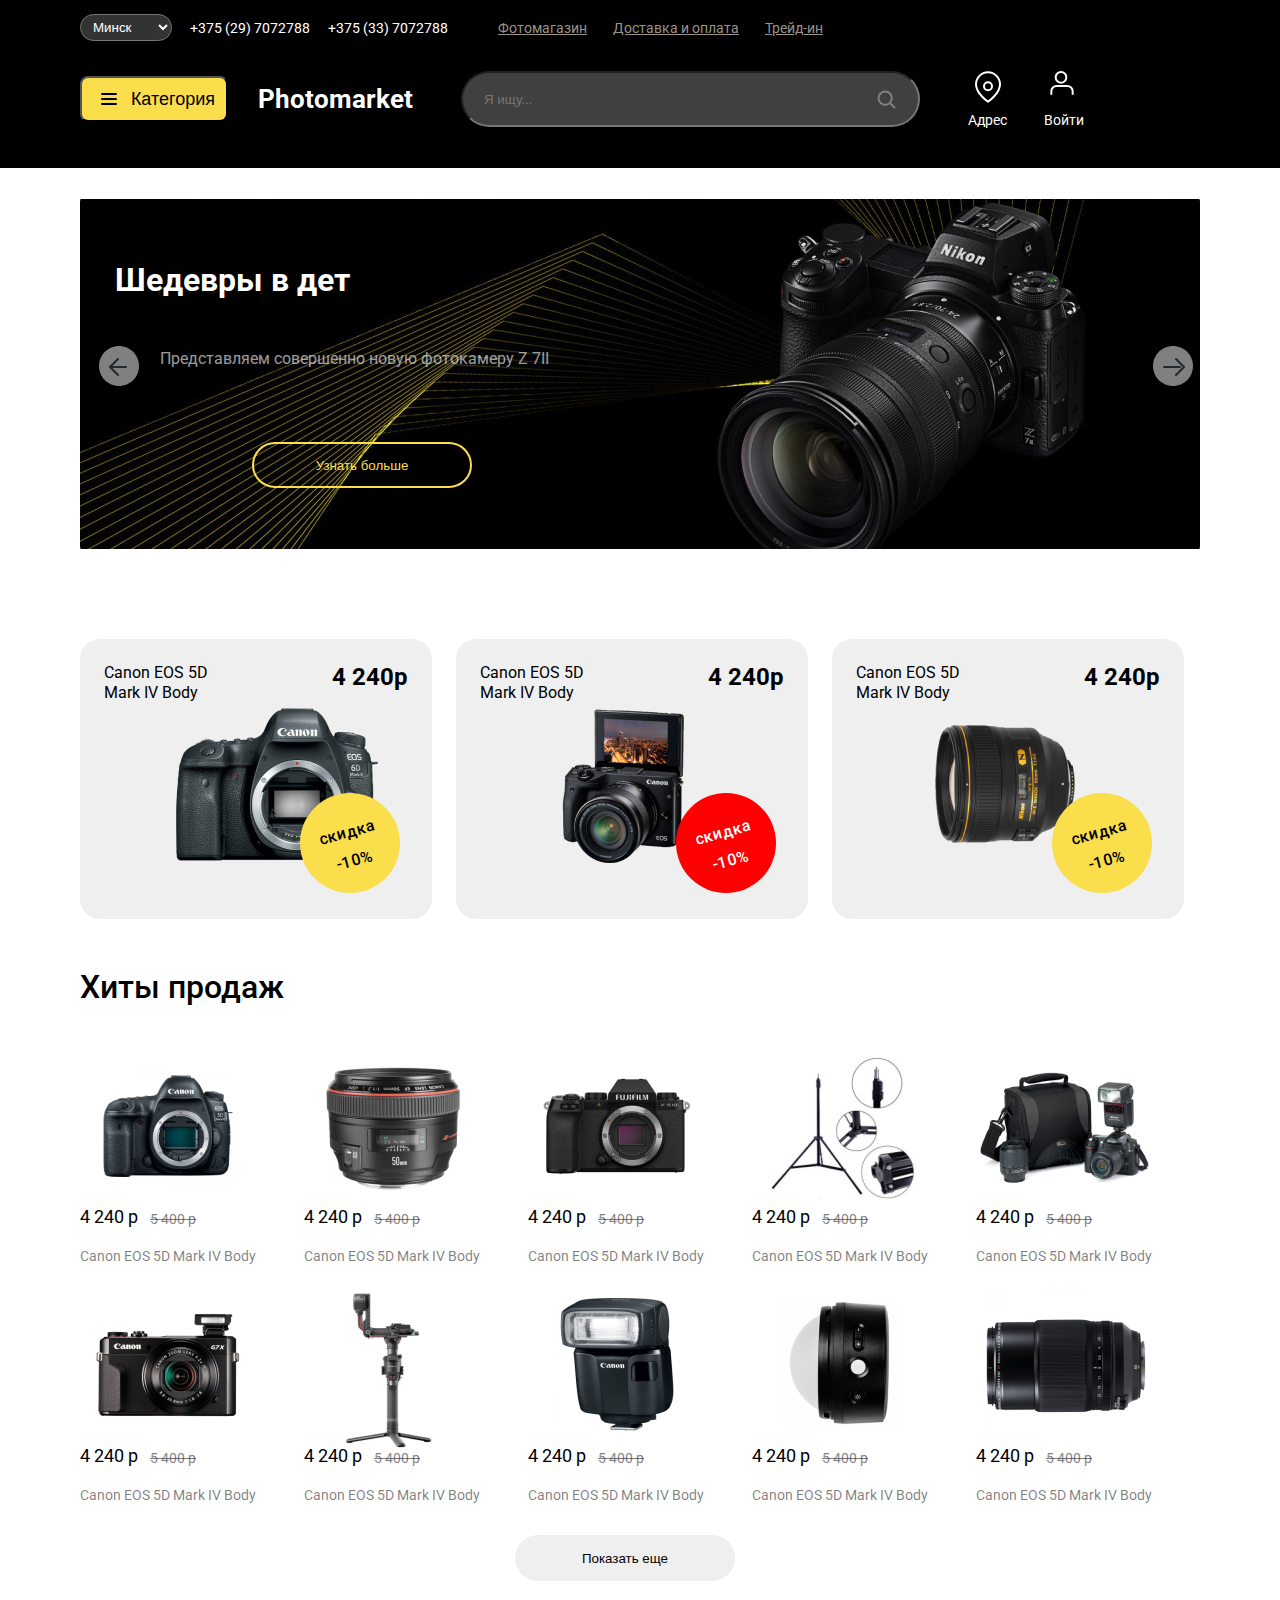
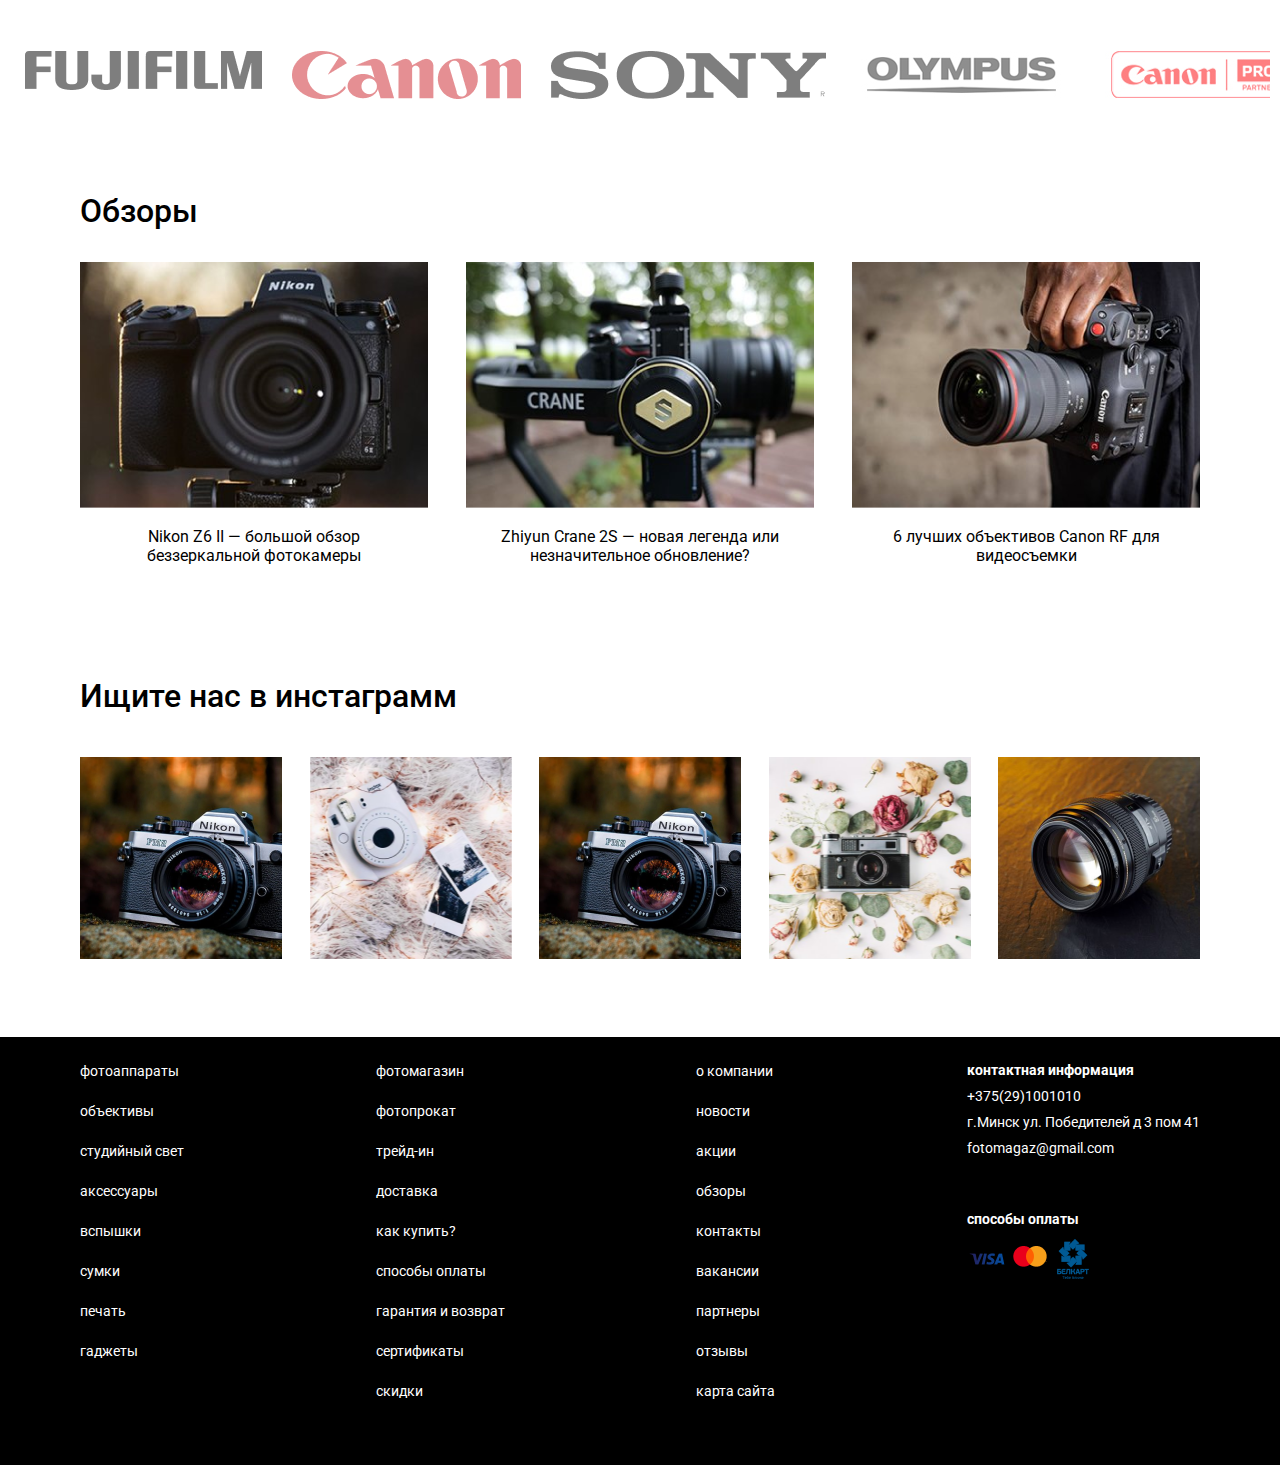
==== commit 70f8ce25: "add new branch" ====
--- a/indexMaketFlex.html
+++ b/indexMaketFlex.html
@@ -64,7 +64,7 @@
                     </div>
                     <p>Категория</p>
                 </button>
-                <h3 ><a href="https://yulianashilko.github.io/fd1-155-21/study/maketSelfFlex/indexMaketFlex.html"> Photomarket</a></h3>
+                <h3 ><a href="https://yulianashilko.github.io/fd1-155-21/online-store2/indexMaketFlex.html"> Photomarket</a></h3>
                 <div>
                     <label for="name">
                         <div class="loopa">
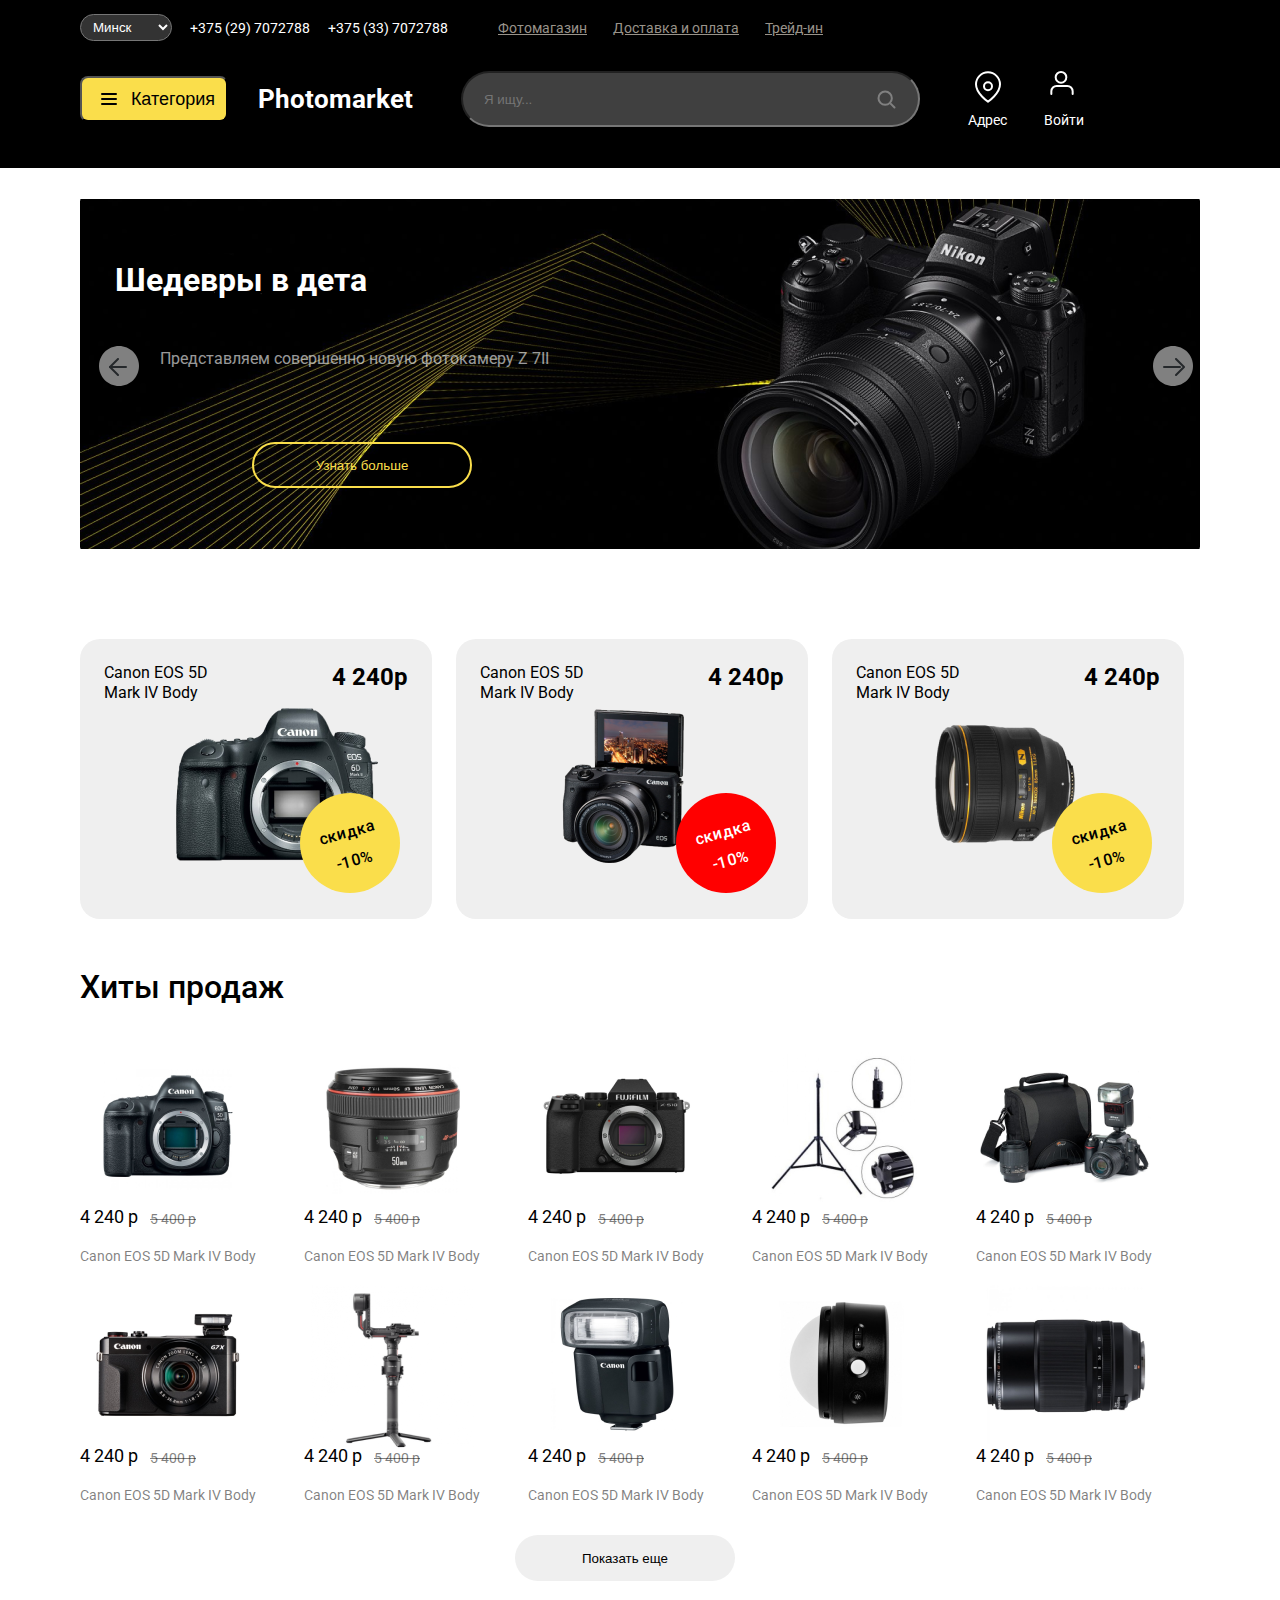
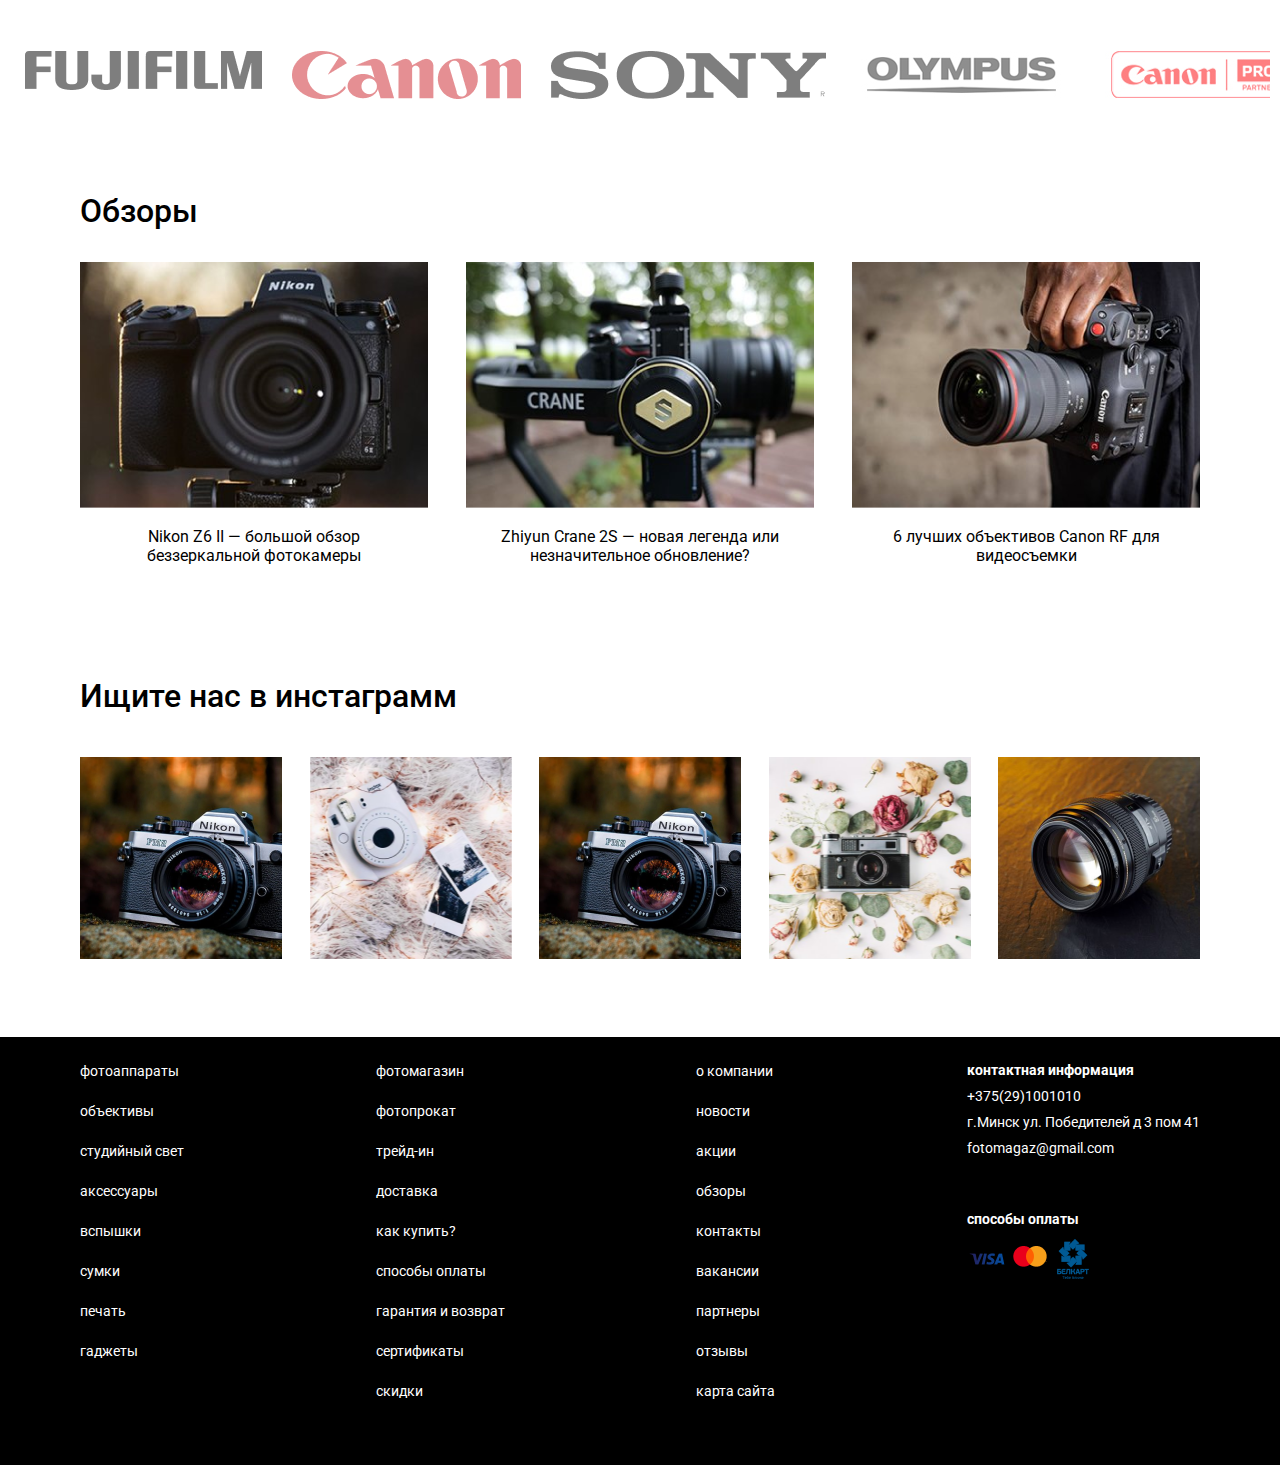
==== commit b4ba18d3: "rename pages" ====
--- a/indexMaketFlex.html
+++ b/indexMaketFlex.html
@@ -64,7 +64,7 @@
                     </div>
                     <p>Категория</p>
                 </button>
-                <h3 ><a href="https://yulianashilko.github.io/fd1-155-21/online-store2/indexMaketFlex.html"> Photomarket</a></h3>
+                <h3 ><a href="https://yulianashilko.github.io/online-store2/indexMaketFlex.html"> Photomarket</a></h3>
                 <div>
                     <label for="name">
                         <div class="loopa">
@@ -80,7 +80,7 @@
                 </div>
             </div>
             <div class="header-bottom-right">
-                <a href="https://yulianashilko.github.io/fd1-155-21/study/maketSelfFlex/indexSelfFlexAdress.html"> <figure class="logo" id="adress">
+                <a href="https://yulianashilko.github.io/online-store2/indexSelfFlexAdress.html"> <figure class="logo" id="adress">
                     <div>
                         <svg width="26" height="32" viewBox="0 0 26 32" fill="none" xmlns="http://www.w3.org/2000/svg">
                             <path d="M25 13.333C25 22.6663 13 30.6663 13 30.6663C13 30.6663 1 22.6663 1 13.333C1 10.1504 2.26428 7.09816 4.51472 4.84773C6.76516 2.59729 9.8174 1.33301 13 1.33301C16.1826 1.33301 19.2348 2.59729 21.4853 4.84773C23.7357 7.09816 25 10.1504 25 13.333Z" stroke="white" stroke-width="2" stroke-linecap="round" stroke-linejoin="round"/>
@@ -102,7 +102,7 @@
                     </div>    
                     <figcaption>Войти</figcaption>
                 </figure>
-                <a href="https://yulianashilko.github.io/fd1-155-21/study/maketSelfFlex/indexMaketSelfBasket.html"><figure class="logo" id="basket">
+                <a href="https://yulianashilko.github.io/online-store2/indexMaketSelfBasket.html"><figure class="logo" id="basket">
                     <div>
                         <svg width="32" height="23" viewBox="0 0 32 23" fill="none" xmlns="http://www.w3.org/2000/svg">
                             <path d="M1.33325 1.33301H6.66658L10.2399 19.1863C10.3618 19.8002 10.6958 20.3516 11.1833 20.7441C11.6708 21.1365 12.2808 21.345 12.9066 21.333H25.8666C26.4923 21.345 27.1023 21.1365 27.5899 20.7441C28.0774 20.3516 28.4113 19.8002 28.5332 19.1863L30.6666 7.99967H7.99992" stroke="white" stroke-width="2" stroke-linecap="round" stroke-linejoin="round"/>
@@ -125,7 +125,7 @@
 <section class="bottomMenu">
     <div class="container">
         <div class="totalFixedMenu">
-            <a href="https://yulianashilko.github.io/fd1-155-21/study/maketSelfFlex/indexMaketFlex.html"><div class="home">
+            <a href="https://yulianashilko.github.io/online-store2/indexMaketFlex.html"><div class="home">
                 <svg width="29" height="32" viewBox="0 0 29 32" fill="none" xmlns="http://www.w3.org/2000/svg">
                     <path d="M1 11.5L14.5 1L28 11.5V28C28 28.7957 27.6839 29.5587 27.1213 30.1213C26.5587 30.6839 25.7956 31 25 31H4C3.20435 31 2.44129 30.6839 1.87868 30.1213C1.31607 29.5587 1 28.7957 1 28V11.5Z" stroke="grey" stroke-width="2" stroke-linecap="round" stroke-linejoin="round"/>
                 </svg>
@@ -144,7 +144,7 @@
                     <line x1="1" y1="1" x2="15" y2="1" stroke="grey" stroke-width="2" stroke-linecap="round"/>
                 </svg>
             </div>
-            <a href="https://yulianashilko.github.io/fd1-155-21/study/maketSelfFlex/indexMaketSelfBasket.html"><figure class="basket">
+            <a href="https://yulianashilko.github.io/online-store2/indexMaketSelfBasket.html"><figure class="basket">
                 <div>
                     <svg width="32" height="23" viewBox="0 0 32 23" fill="none" xmlns="http://www.w3.org/2000/svg">
                         <path d="M1.33325 1.33301H6.66658L10.2399 19.1863C10.3618 19.8002 10.6958 20.3516 11.1833 20.7441C11.6708 21.1365 12.2808 21.345 12.9066 21.333H25.8666C26.4923 21.345 27.1023 21.1365 27.5899 20.7441C28.0774 20.3516 28.4113 19.8002 28.5332 19.1863L30.6666 7.99967H7.99992" stroke="grey" stroke-width="2" stroke-linecap="round" stroke-linejoin="round"/>
@@ -195,30 +195,30 @@
         <div id="myleftMenuCategoryMore" class="leftMenuCategoryMore">
             <div class="leftMenuCategoryMoreUl">
                 <ul>Зеркальные фотоаппараты
-                    <li><a href="https://yulianashilko.github.io/fd1-155-21/study/maketSelfFlex/indexMaketSelfFlexSearcher.html">44х33 мм</a></li> 
-                    <li><a href="https://yulianashilko.github.io/fd1-155-21/study/maketSelfFlex/indexMaketSelfFlexSearcher.html">30х45 мм</a></li> 
-                    <li><a href="https://yulianashilko.github.io/fd1-155-21/study/maketSelfFlex/indexMaketSelfFlexSearcher.html">35 мм (Full frame)</a></li>
-                    <li><a href="https://yulianashilko.github.io/fd1-155-21/study/maketSelfFlex/indexMaketSelfFlexSearcher.html">APS-C</a></li>  
-                    <li><a href="https://yulianashilko.github.io/fd1-155-21/study/maketSelfFlex/indexMaketSelfFlexSearcher.html">Все категории</a></li> 
+                    <li><a href="https://yulianashilko.github.io/online-store2/indexMaketSelfFlexSearcher.html">44х33 мм</a></li> 
+                    <li><a href="https://yulianashilko.github.io/online-store2/indexMaketSelfFlexSearcher.html">30х45 мм</a></li> 
+                    <li><a href="https://yulianashilko.github.io/online-store2/indexMaketSelfFlexSearcher.html">35 мм (Full frame)</a></li>
+                    <li><a href="https://yulianashilko.github.io/online-store2/indexMaketSelfFlexSearcher.html">APS-C</a></li>  
+                    <li><a href="https://yulianashilko.github.io/online-store2/indexMaketSelfFlexSearcher.html">Все категории</a></li> 
                 </ul>
                 <ul>Беззеркальные камеры
-                    <li><a href="https://yulianashilko.github.io/fd1-155-21/study/maketSelfFlex/indexMaketSelfFlexSearcher.html">23.6х15.7 мм</a></li> 
-                    <li><a href="https://yulianashilko.github.io/fd1-155-21/study/maketSelfFlex/indexMaketSelfFlexSearcher.html">24х36 мм</a></li> 
-                    <li><a href="https://yulianashilko.github.io/fd1-155-21/study/maketSelfFlex/indexMaketSelfFlexSearcher.html">35 мм (Full frame)</a></li>
-                    <li><a href="https://yulianashilko.github.io/fd1-155-21/study/maketSelfFlex/indexMaketSelfFlexSearcher.html">APS-C</a></li>  
-                    <li><a href="https://yulianashilko.github.io/fd1-155-21/study/maketSelfFlex/indexMaketSelfFlexSearcher.html">3/4 мм</a></li> 
-                    <li><a href="https://yulianashilko.github.io/fd1-155-21/study/maketSelfFlex/indexMaketSelfFlexSearcher.html">APS-C</a></li> 
-                    <li><a href="https://yulianashilko.github.io/fd1-155-21/study/maketSelfFlex/indexMaketSelfFlexSearcher.html">Все категории</a></li> 
+                    <li><a href="https://yulianashilko.github.io/online-store2/indexMaketSelfFlexSearcher.html">23.6х15.7 мм</a></li> 
+                    <li><a href="https://yulianashilko.github.io/online-store2/indexMaketSelfFlexSearcher.html">24х36 мм</a></li> 
+                    <li><a href="https://yulianashilko.github.io/online-store2/indexMaketSelfFlexSearcher.html">35 мм (Full frame)</a></li>
+                    <li><a href="https://yulianashilko.github.io/online-store2/indexMaketSelfFlexSearcher.html">APS-C</a></li>  
+                    <li><a href="https://yulianashilko.github.io/online-store2/indexMaketSelfFlexSearcher.html">3/4 мм</a></li> 
+                    <li><a href="https://yulianashilko.github.io/online-store2/indexMaketSelfFlexSearcher.html">APS-C</a></li> 
+                    <li><a href="https://yulianashilko.github.io/online-store2/indexMaketSelfFlexSearcher.html">Все категории</a></li> 
                 </ul>
                 <ul>Компактные фотокамеры
-                    <li><a href="https://yulianashilko.github.io/fd1-155-21/study/maketSelfFlex/indexMaketSelfFlexSearcher.html">1/1</a></li> 
-                    <li><a href="https://yulianashilko.github.io/fd1-155-21/study/maketSelfFlex/indexMaketSelfFlexSearcher.html">1/1.7</a></li> 
-                    <li><a href="https://yulianashilko.github.io/fd1-155-21/study/maketSelfFlex/indexMaketSelfFlexSearcher.html">1/2.3</a></li>
-                    <li><a href="https://yulianashilko.github.io/fd1-155-21/study/maketSelfFlex/indexMaketSelfFlexSearcher.html">35 мм (Full frame)</a></li>  
-                    <li><a href="https://yulianashilko.github.io/fd1-155-21/study/maketSelfFlex/indexMaketSelfFlexSearcher.html">4/3</a></li> 
-                    <li><a href="https://yulianashilko.github.io/fd1-155-21/study/maketSelfFlex/indexMaketSelfFlexSearcher.html">APS-C</a></li> 
-                    <li><a href="https://yulianashilko.github.io/fd1-155-21/study/maketSelfFlex/indexMaketSelfFlexSearcher.html">MOS</a></li>
-                    <li><a href="https://yulianashilko.github.io/fd1-155-21/study/maketSelfFlex/indexMaketSelfFlexSearcher.html">Все категории</a></li>  
+                    <li><a href="https://yulianashilko.github.io/online-store2/indexMaketSelfFlexSearcher.html">1/1</a></li> 
+                    <li><a href="https://yulianashilko.github.io/online-store2/indexMaketSelfFlexSearcher.html">1/1.7</a></li> 
+                    <li><a href="https://yulianashilko.github.io/online-store2/indexMaketSelfFlexSearcher.html">1/2.3</a></li>
+                    <li><a href="https://yulianashilko.github.io/online-store2/indexMaketSelfFlexSearcher.html">35 мм (Full frame)</a></li>  
+                    <li><a href="https://yulianashilko.github.io/online-store2/indexMaketSelfFlexSearcher.html">4/3</a></li> 
+                    <li><a href="https://yulianashilko.github.io/online-store2/indexMaketSelfFlexSearcher.html">APS-C</a></li> 
+                    <li><a href="https://yulianashilko.github.io/online-store2/indexMaketSelfFlexSearcher.html">MOS</a></li>
+                    <li><a href="https://yulianashilko.github.io/online-store2/indexMaketSelfFlexSearcher.html">Все категории</a></li>  
                 </ul>
             </div>
         </div>
@@ -313,52 +313,52 @@
         <h2>Хиты продаж</h2>
         <div class="present">
             <ul>
-                <a href="https://yulianashilko.github.io/fd1-155-21/study/maketSelfFlex/indexMaketSelfGood.html"> <li style="background: url('img/hit1.png') no-repeat center;">
-                    <p>4 240 р</p>
-                    <p>5 400 р</p>
-                    <span>Canon EOS 5D Mark IV Body</span>
-                </li></a>
-                <a href="https://yulianashilko.github.io/fd1-155-21/study/maketSelfFlex/indexMaketSelfGood.html"><li style="background: url('img/hit2.png') no-repeat center;">
-                    <p>4 240 р</p>
-                    <p>5 400 р</p>
-                    <span>Canon EOS 5D Mark IV Body</span>
-                </li></a>
-                <a href="https://yulianashilko.github.io/fd1-155-21/study/maketSelfFlex/indexMaketSelfGood.html"><li style="background: url('img/hit3.png') no-repeat center;">
-                    <p>4 240 р</p>
-                    <p>5 400 р</p>
-                    <span>Canon EOS 5D Mark IV Body</span>
-                </li></a>
-                <a href="https://yulianashilko.github.io/fd1-155-21/study/maketSelfFlex/indexMaketSelfGood.html"><li style="background: url('img/hit4.png') no-repeat center;">
-                    <p>4 240 р</p>
-                    <p>5 400 р</p>
-                    <span>Canon EOS 5D Mark IV Body</span>
-                </li></a>
-                <a href="https://yulianashilko.github.io/fd1-155-21/study/maketSelfFlex/indexMaketSelfGood.html"><li style="background: url('img/hit5.png') no-repeat center;">
-                    <p>4 240 р</p>
-                    <p>5 400 р</p>
-                    <span>Canon EOS 5D Mark IV Body</span>
-                </li></a>
-                <a href="https://yulianashilko.github.io/fd1-155-21/study/maketSelfFlex/indexMaketSelfGood.html"><li style="background: url('img/hit6.png') no-repeat center;">
-                    <p>4 240 р</p>
-                    <p>5 400 р</p>
-                    <span>Canon EOS 5D Mark IV Body</span>
-                </li></a>
-                <a href="https://yulianashilko.github.io/fd1-155-21/study/maketSelfFlex/indexMaketSelfGood.html"><li style="background: url('img/hit7.png') no-repeat center;">
-                    <p>4 240 р</p>
-                    <p>5 400 р</p>
-                    <span>Canon EOS 5D Mark IV Body</span>
-                </li></a>
-                <a href="https://yulianashilko.github.io/fd1-155-21/study/maketSelfFlex/indexMaketSelfGood.html"><li style="background: url('img/hit8.png') no-repeat center;">
-                    <p>4 240 р</p>
-                    <p>5 400 р</p>
-                    <span>Canon EOS 5D Mark IV Body</span>
-                </li></a>
-                <a href="https://yulianashilko.github.io/fd1-155-21/study/maketSelfFlex/indexMaketSelfGood.html"><li style="background: url('img/hit9.png') no-repeat center;">
-                    <p>4 240 р</p>
-                    <p>5 400 р</p>
-                    <span>Canon EOS 5D Mark IV Body</span>
-                </li></a>
-                <a href="https://yulianashilko.github.io/fd1-155-21/study/maketSelfFlex/indexMaketSelfGood.html"><li style="background: url('img/hit10.png') no-repeat center;">
+                <a href="https://yulianashilko.github.io/online-store2/indexMaketSelfGood.html"> <li style="background: url('img/hit1.png') no-repeat center;">
+                    <p>4 240 р</p>
+                    <p>5 400 р</p>
+                    <span>Canon EOS 5D Mark IV Body</span>
+                </li></a>
+                <a href="https://yulianashilko.github.io/online-store2/indexMaketSelfGood.html"><li style="background: url('img/hit2.png') no-repeat center;">
+                    <p>4 240 р</p>
+                    <p>5 400 р</p>
+                    <span>Canon EOS 5D Mark IV Body</span>
+                </li></a>
+                <a href="https://yulianashilko.github.io/online-store2/indexMaketSelfGood.html"><li style="background: url('img/hit3.png') no-repeat center;">
+                    <p>4 240 р</p>
+                    <p>5 400 р</p>
+                    <span>Canon EOS 5D Mark IV Body</span>
+                </li></a>
+                <a href="https://yulianashilko.github.io/online-store2/indexMaketSelfGood.html"><li style="background: url('img/hit4.png') no-repeat center;">
+                    <p>4 240 р</p>
+                    <p>5 400 р</p>
+                    <span>Canon EOS 5D Mark IV Body</span>
+                </li></a>
+                <a href="https://yulianashilko.github.io/online-store2/indexMaketSelfGood.html"><li style="background: url('img/hit5.png') no-repeat center;">
+                    <p>4 240 р</p>
+                    <p>5 400 р</p>
+                    <span>Canon EOS 5D Mark IV Body</span>
+                </li></a>
+                <a href="https://yulianashilko.github.io/online-store2/indexMaketSelfGood.html"><li style="background: url('img/hit6.png') no-repeat center;">
+                    <p>4 240 р</p>
+                    <p>5 400 р</p>
+                    <span>Canon EOS 5D Mark IV Body</span>
+                </li></a>
+                <a href="https://yulianashilko.github.io/online-store2/indexMaketSelfGood.html"><li style="background: url('img/hit7.png') no-repeat center;">
+                    <p>4 240 р</p>
+                    <p>5 400 р</p>
+                    <span>Canon EOS 5D Mark IV Body</span>
+                </li></a>
+                <a href="https://yulianashilko.github.io/online-store2/indexMaketSelfGood.html"><li style="background: url('img/hit8.png') no-repeat center;">
+                    <p>4 240 р</p>
+                    <p>5 400 р</p>
+                    <span>Canon EOS 5D Mark IV Body</span>
+                </li></a>
+                <a href="https://yulianashilko.github.io/online-store2/indexMaketSelfGood.html"><li style="background: url('img/hit9.png') no-repeat center;">
+                    <p>4 240 р</p>
+                    <p>5 400 р</p>
+                    <span>Canon EOS 5D Mark IV Body</span>
+                </li></a>
+                <a href="https://yulianashilko.github.io/online-store2x/indexMaketSelfGood.html"><li style="background: url('img/hit10.png') no-repeat center;">
                     <p>4 240 р</p>
                     <p>5 400 р</p>
                     <span>Canon EOS 5D Mark IV Body</span>
@@ -367,52 +367,52 @@
         </div>
         <div id="present1" style="display: none;">
             <ul>
-                <a href="https://yulianashilko.github.io/fd1-155-21/study/maketSelfFlex/indexMaketSelfGood.html"><li style="background: url('img/hit1.png') no-repeat center;">
-                    <p>4 240 р</p>
-                    <p>5 400 р</p>
-                    <span>Canon EOS 5D Mark IV Body</span>
-                </li></a>
-                <a href="https://yulianashilko.github.io/fd1-155-21/study/maketSelfFlex/indexMaketSelfGood.html"><li style="background: url('img/hit2.png') no-repeat center;">
-                    <p>4 240 р</p>
-                    <p>5 400 р</p>
-                    <span>Canon EOS 5D Mark IV Body</span>
-                </li></a>
-                <a href="https://yulianashilko.github.io/fd1-155-21/study/maketSelfFlex/indexMaketSelfGood.html"><li style="background: url('img/hit3.png') no-repeat center;">
-                    <p>4 240 р</p>
-                    <p>5 400 р</p>
-                    <span>Canon EOS 5D Mark IV Body</span>
-                </li></a>
-                <a href="https://yulianashilko.github.io/fd1-155-21/study/maketSelfFlex/indexMaketSelfGood.html"><li style="background: url('img/hit4.png') no-repeat center;">
-                    <p>4 240 р</p>
-                    <p>5 400 р</p>
-                    <span>Canon EOS 5D Mark IV Body</span>
-                </li></a>
-                <a href="https://yulianashilko.github.io/fd1-155-21/study/maketSelfFlex/indexMaketSelfGood.html"><li style="background: url('img/hit5.png') no-repeat center;">
-                    <p>4 240 р</p>
-                    <p>5 400 р</p>
-                    <span>Canon EOS 5D Mark IV Body</span>
-                </li></a>
-                <a href="https://yulianashilko.github.io/fd1-155-21/study/maketSelfFlex/indexMaketSelfGood.html"><li style="background: url('img/hit6.png') no-repeat center;">
-                    <p>4 240 р</p>
-                    <p>5 400 р</p>
-                    <span>Canon EOS 5D Mark IV Body</span>
-                </li></a>
-                <a href="https://yulianashilko.github.io/fd1-155-21/study/maketSelfFlex/indexMaketSelfGood.html"><li style="background: url('img/hit7.png') no-repeat center;">
-                    <p>4 240 р</p>
-                    <p>5 400 р</p>
-                    <span>Canon EOS 5D Mark IV Body</span>
-                </li></a>
-                <a href="https://yulianashilko.github.io/fd1-155-21/study/maketSelfFlex/indexMaketSelfGood.html"><li style="background: url('img/hit8.png') no-repeat center;">
-                    <p>4 240 р</p>
-                    <p>5 400 р</p>
-                    <span>Canon EOS 5D Mark IV Body</span>
-                </li></a>
-                <a href="https://yulianashilko.github.io/fd1-155-21/study/maketSelfFlex/indexMaketSelfGood.html"><li style="background: url('img/hit9.png') no-repeat center;">
-                    <p>4 240 р</p>
-                    <p>5 400 р</p>
-                    <span>Canon EOS 5D Mark IV Body</span>
-                </li></a>
-                <a href="https://yulianashilko.github.io/fd1-155-21/study/maketSelfFlex/indexMaketSelfGood.html"><li style="background: url('img/hit10.png') no-repeat center;">
+                <a href="https://yulianashilko.github.io/online-store2/indexMaketSelfGood.html"><li style="background: url('img/hit1.png') no-repeat center;">
+                    <p>4 240 р</p>
+                    <p>5 400 р</p>
+                    <span>Canon EOS 5D Mark IV Body</span>
+                </li></a>
+                <a href="https://yulianashilko.github.io/online-store2/indexMaketSelfGood.html"><li style="background: url('img/hit2.png') no-repeat center;">
+                    <p>4 240 р</p>
+                    <p>5 400 р</p>
+                    <span>Canon EOS 5D Mark IV Body</span>
+                </li></a>
+                <a href="https://yulianashilko.github.io/online-store2/indexMaketSelfGood.html"><li style="background: url('img/hit3.png') no-repeat center;">
+                    <p>4 240 р</p>
+                    <p>5 400 р</p>
+                    <span>Canon EOS 5D Mark IV Body</span>
+                </li></a>
+                <a href="https://yulianashilko.github.io/online-store2/indexMaketSelfGood.html"><li style="background: url('img/hit4.png') no-repeat center;">
+                    <p>4 240 р</p>
+                    <p>5 400 р</p>
+                    <span>Canon EOS 5D Mark IV Body</span>
+                </li></a>
+                <a href="https://yulianashilko.github.io/online-store2/indexMaketSelfGood.html"><li style="background: url('img/hit5.png') no-repeat center;">
+                    <p>4 240 р</p>
+                    <p>5 400 р</p>
+                    <span>Canon EOS 5D Mark IV Body</span>
+                </li></a>
+                <a href="https://yulianashilko.github.io/online-store2/indexMaketSelfGood.html"><li style="background: url('img/hit6.png') no-repeat center;">
+                    <p>4 240 р</p>
+                    <p>5 400 р</p>
+                    <span>Canon EOS 5D Mark IV Body</span>
+                </li></a>
+                <a href="https://yulianashilko.github.io/online-store2/indexMaketSelfGood.html"><li style="background: url('img/hit7.png') no-repeat center;">
+                    <p>4 240 р</p>
+                    <p>5 400 р</p>
+                    <span>Canon EOS 5D Mark IV Body</span>
+                </li></a>
+                <a href="https://yulianashilko.github.io/online-store2/indexMaketSelfGood.html"><li style="background: url('img/hit8.png') no-repeat center;">
+                    <p>4 240 р</p>
+                    <p>5 400 р</p>
+                    <span>Canon EOS 5D Mark IV Body</span>
+                </li></a>
+                <a href="https://yulianashilko.github.io/online-store2/indexMaketSelfGood.html"><li style="background: url('img/hit9.png') no-repeat center;">
+                    <p>4 240 р</p>
+                    <p>5 400 р</p>
+                    <span>Canon EOS 5D Mark IV Body</span>
+                </li></a>
+                <a href="https://yulianashilko.github.io/online-store2/indexMaketSelfGood.html"><li style="background: url('img/hit10.png') no-repeat center;">
                     <p>4 240 р</p>
                     <p>5 400 р</p>
                     <span>Canon EOS 5D Mark IV Body</span>
